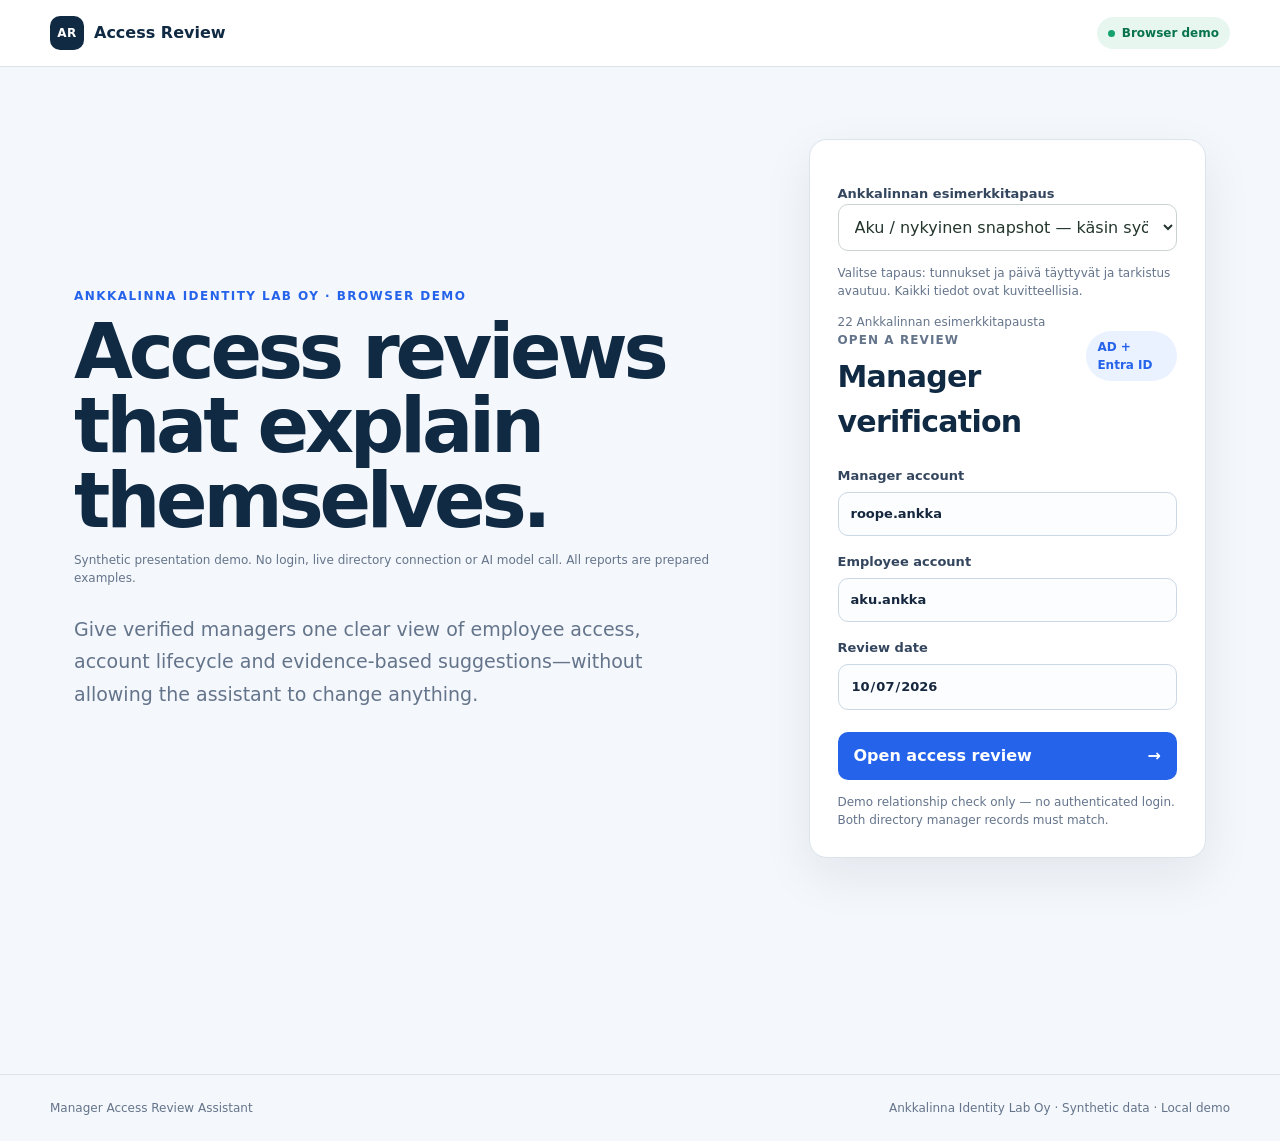
==== demo/index.html @ 0f321169 "Add standalone no-install browser demo and Pages deployment" ====
<!doctype html>
<html lang="en">
  <head>
    <meta charset="utf-8">
    <meta name="viewport" content="width=device-width, initial-scale=1">
    <meta name="color-scheme" content="light">
    <title>Manager Access Review Assistant</title>
    <link rel="icon" href="data:,">
    <style>:root {
  --ink: #15263d;
  --muted: #64748b;
  --line: #dbe3ed;
  --surface: #ffffff;
  --canvas: #f4f7fb;
  --navy: #102a43;
  --blue: #2563eb;
  --blue-soft: #eaf1ff;
  --green: #0f8a5f;
  --green-soft: #e7f7f0;
  --amber: #b45309;
  --amber-soft: #fff4df;
  --red: #b42318;
  --red-soft: #fff0ee;
  --shadow: 0 18px 50px rgba(21, 38, 61, 0.08);
}

* { box-sizing: border-box; }

body {
  margin: 0;
  background: var(--canvas);
  color: var(--ink);
  font-family: Inter, ui-sans-serif, system-ui, -apple-system, BlinkMacSystemFont, "Segoe UI", sans-serif;
  line-height: 1.5;
}

button, input, textarea { font: inherit; }
button { cursor: pointer; }

.topbar {
  align-items: center;
  background: rgba(255, 255, 255, 0.94);
  border-bottom: 1px solid var(--line);
  display: flex;
  justify-content: space-between;
  padding: 16px max(24px, calc((100vw - 1180px) / 2));
  position: sticky;
  top: 0;
  z-index: 10;
}

.brand { align-items: center; color: var(--navy); display: flex; font-weight: 750; gap: 10px; text-decoration: none; }
.brand-mark { align-items: center; background: var(--navy); border-radius: 10px; color: white; display: inline-flex; font-size: 12px; height: 34px; justify-content: center; letter-spacing: .04em; width: 34px; }
.status-pill, .source-badge, .verified-badge, .tag { align-items: center; border-radius: 999px; display: inline-flex; font-size: 12px; font-weight: 700; gap: 7px; padding: 7px 11px; }
.status-pill { background: var(--green-soft); color: #08734d; }
.status-dot { background: #16a26d; border-radius: 50%; height: 7px; width: 7px; }

main { margin: 0 auto; max-width: 1180px; padding: 0 24px 72px; }
.hero { align-items: center; display: grid; gap: 72px; grid-template-columns: 1.25fr .75fr; min-height: 640px; padding: 72px 0; }
.hero-copy { max-width: 660px; }
.eyebrow, .panel-kicker, .form-kicker { color: var(--blue); font-size: 12px; font-weight: 800; letter-spacing: .12em; margin: 0 0 10px; text-transform: uppercase; }
h1 { color: var(--navy); font-size: clamp(48px, 7vw, 76px); letter-spacing: -.055em; line-height: .98; margin: 0; }
.lede { color: var(--muted); font-size: 19px; line-height: 1.7; margin: 26px 0 0; max-width: 620px; }
h2, h3 { color: var(--navy); letter-spacing: -.025em; margin: 0; }
h2 { font-size: 30px; }
h3 { font-size: 19px; }
.muted { color: var(--muted); }

.review-form, .panel, .metric-card, .request-builder { background: var(--surface); border: 1px solid var(--line); border-radius: 18px; box-shadow: var(--shadow); }
.review-form { padding: 28px; }
.form-heading, .panel-heading, .draft-heading { align-items: flex-start; display: flex; justify-content: space-between; margin-bottom: 22px; }
.form-kicker, .panel-kicker { color: var(--muted); letter-spacing: .09em; margin-bottom: 5px; }
.source-badge { background: var(--blue-soft); color: var(--blue); }
label { color: #34465e; display: grid; font-size: 13px; font-weight: 700; gap: 7px; margin-top: 16px; }
input, textarea { background: #fbfdff; border: 1px solid #cdd8e5; border-radius: 10px; color: var(--ink); outline: none; padding: 11px 12px; transition: border .15s, box-shadow .15s; width: 100%; }
input:focus, textarea:focus { border-color: var(--blue); box-shadow: 0 0 0 3px rgba(37, 99, 235, .12); }
.primary-button { align-items: center; background: var(--blue); border: 0; border-radius: 10px; color: white; display: flex; font-weight: 750; justify-content: space-between; margin-top: 22px; padding: 12px 16px; width: 100%; }
.primary-button:hover { background: #1d4ed8; }
.primary-button:disabled { cursor: progress; opacity: .65; }
.form-note { color: var(--muted); font-size: 12px; line-height: 1.5; margin: 13px 0 0; }

.message { background: var(--red-soft); border: 1px solid #ffc9c3; border-radius: 12px; color: var(--red); font-weight: 650; margin-bottom: 24px; padding: 14px 16px; }
.review { animation: reveal .35s ease-out; scroll-margin-top: 88px; }
@keyframes reveal { from { opacity: 0; transform: translateY(8px); } }
.review-header { align-items: flex-end; display: flex; justify-content: space-between; margin-bottom: 24px; }
.verified-badge { background: var(--green-soft); color: var(--green); }
.metrics { display: grid; gap: 14px; grid-template-columns: repeat(4, 1fr); }
.metric-card { box-shadow: none; padding: 20px; }
.metric-card span { color: var(--muted); display: block; font-size: 13px; font-weight: 650; }
.metric-card strong { color: var(--navy); display: block; font-size: 35px; margin-top: 6px; }
.metric-card.good { border-top: 4px solid var(--green); }
.metric-card.warning { border-top: 4px solid #e99a25; }
.metric-card.info { border-top: 4px solid var(--blue); }

.dashboard-grid { display: grid; gap: 18px; grid-template-columns: 1.35fr .65fr; margin-top: 18px; }
.panel { box-shadow: none; padding: 24px; }
.tag { background: #edf2f7; color: var(--navy); text-transform: capitalize; }
.tag.warning { background: var(--amber-soft); color: var(--amber); }
.tag.danger { background: var(--red-soft); color: var(--red); }
.tag.good { background: var(--green-soft); color: var(--green); }
.expiry-row { display: grid; gap: 16px; grid-template-columns: repeat(3, 1fr); }
.expiry-row span { color: var(--muted); display: block; font-size: 12px; }
.expiry-row strong { display: block; font-size: 17px; margin-top: 5px; }
.evidence-list { color: var(--amber); font-size: 13px; margin: 18px 0 0; padding-left: 20px; }
.boundary-card { background: var(--navy); border-color: var(--navy); color: white; }
.boundary-card h3 { color: white; font-size: 24px; }
.boundary-card .muted { color: #bfd0e3; font-size: 13px; }
.boundary-flow { display: grid; font-size: 12px; gap: 8px; grid-template-columns: 1fr auto; margin-top: 20px; }
.boundary-flow span:nth-child(odd) { background: rgba(255,255,255,.09); border-radius: 8px; padding: 8px 10px; }
.boundary-flow span:last-child { grid-column: 1; }

.section-block { margin-top: 64px; }
.section-heading { align-items: end; display: flex; justify-content: space-between; margin-bottom: 20px; }
.section-heading > p { color: var(--muted); font-size: 13px; margin: 0; max-width: 410px; text-align: right; }
.access-groups { display: grid; gap: 18px; }
.access-group { background: white; border: 1px solid var(--line); border-radius: 16px; overflow: hidden; }
.access-group-heading { align-items: center; border-bottom: 1px solid var(--line); display: flex; justify-content: space-between; padding: 14px 18px; }
.access-group-heading h3 { font-size: 16px; }
.count-badge { background: #edf2f7; border-radius: 999px; color: var(--muted); font-size: 12px; font-weight: 700; padding: 4px 9px; }
.access-list { display: grid; }
.access-item { align-items: center; border-bottom: 1px solid #edf1f6; display: grid; gap: 16px; grid-template-columns: 1.2fr .7fr .8fr 1fr; padding: 15px 18px; }
.access-item:last-child { border-bottom: 0; }
.access-name { font-weight: 750; }
.access-item small { color: var(--muted); }
.assignment { background: #edf2f7; border-radius: 999px; color: #50647b; font-size: 11px; font-weight: 700; padding: 5px 8px; text-align: center; text-transform: capitalize; }
.finding { color: var(--amber); font-size: 12px; font-weight: 650; }

.suggestion-grid { display: grid; gap: 16px; grid-template-columns: repeat(2, 1fr); }
.suggestion-card { background: white; border: 1px solid var(--line); border-radius: 16px; padding: 20px; }
.suggestion-card h3 { margin-bottom: 8px; }
.suggestion-card p { color: var(--muted); font-size: 13px; margin: 0; }
.attribute-list { display: flex; flex-wrap: wrap; gap: 6px; margin-top: 16px; }
.attribute-chip { background: var(--blue-soft); border-radius: 999px; color: var(--blue); font-size: 11px; font-weight: 700; padding: 5px 8px; }

.request-builder { box-shadow: none; display: grid; gap: 32px; grid-template-columns: .7fr 1.3fr; margin-top: 64px; padding: 30px; }
.request-intro p:not(.eyebrow) { color: var(--muted); font-size: 14px; }
.draft-form { min-width: 0; }
.change-columns { display: grid; gap: 22px; grid-template-columns: 1fr 1fr; }
fieldset { border: 0; margin: 0; min-width: 0; padding: 0; }
legend { font-size: 13px; font-weight: 800; margin-bottom: 10px; }
.option-list { background: #f7f9fc; border: 1px solid var(--line); border-radius: 12px; max-height: 210px; overflow: auto; padding: 6px 12px; }
.option-list label { align-items: center; display: flex; font-size: 12px; font-weight: 600; gap: 9px; margin: 0; padding: 8px 0; }
.option-list input { margin: 0; width: auto; }
.empty-state { color: var(--muted); font-size: 12px; padding: 8px 0; }
.draft-result { border-top: 1px solid var(--line); grid-column: 1 / -1; padding-top: 28px; }
.secondary-button { background: white; border: 1px solid #cdd8e5; border-radius: 9px; color: var(--navy); font-size: 12px; font-weight: 750; padding: 8px 11px; }
pre { background: #0d2135; border-radius: 12px; color: #d8e7f5; font-family: ui-monospace, SFMono-Regular, Consolas, monospace; font-size: 12px; line-height: 1.7; margin: 0; overflow: auto; padding: 20px; white-space: pre-wrap; }

footer { border-top: 1px solid var(--line); color: var(--muted); display: flex; font-size: 12px; justify-content: space-between; margin-top: 72px; padding: 24px max(24px, calc((100vw - 1180px) / 2)); }

@media (max-width: 900px) {
  .hero { gap: 36px; grid-template-columns: 1fr; padding: 52px 0; }
  .metrics { grid-template-columns: repeat(2, 1fr); }
  .dashboard-grid, .request-builder { grid-template-columns: 1fr; }
  .request-builder { gap: 24px; }
}

@media (max-width: 620px) {
  main { padding-inline: 16px; }
  .topbar { padding-inline: 16px; }
  .hero { min-height: 0; }
  h1 { font-size: 46px; }
  .metrics, .suggestion-grid, .change-columns, .expiry-row { grid-template-columns: 1fr; }
  .review-header, .section-heading { align-items: flex-start; flex-direction: column; gap: 12px; }
  .section-heading > p { text-align: left; }
  .access-item { grid-template-columns: 1fr auto; }
  .access-item > :nth-child(3), .access-item > :nth-child(4) { grid-column: 1 / -1; }
  footer { flex-direction: column; gap: 5px; }
}


/* Scenario navigation stays readable on narrow screens. */
select { width: 100%; min-width: 0; padding: 12px; border: 1px solid #cad4ce; border-radius: 10px; background: white; color: #24362d; font: inherit; }
.review-steps { display: flex; flex-wrap: wrap; gap: 12px; margin: 20px 0; }
.review-steps a { color: #24533b; padding: 10px 14px; border: 1px solid #cad4ce; border-radius: 10px; text-decoration: none; }
#expiry-request { grid-column: 1 / -1; min-width: 0; }
#expiry-draft { color: var(--navy); white-space: pre-wrap; overflow-wrap: anywhere; font: inherit; padding: 16px; background: #f3f6f3; border-radius: 12px; }
#inventory, #attention, #request { scroll-margin-top: 20px; }

.request-builder .draft-form { grid-column: 1 / -1; }

</style>
    
  </head>
  <body>
    <header class="topbar">
      <a class="brand" href="#" aria-label="Manager Access Review Assistant home">
        <span class="brand-mark" aria-hidden="true">AR</span>
        <span>Access Review</span>
      </a>
      <span class="status-pill"><span class="status-dot"></span>Browser demo</span>
    </header>

    <main>
      <section class="hero">
        <div class="hero-copy">
          <p class="eyebrow">Ankkalinna Identity Lab Oy · Browser demo</p>
          <h1>Access reviews that explain themselves.</h1>
          <p class="form-note">Synthetic presentation demo. No login, live directory connection or AI model call. All reports are prepared examples.</p><p class="lede">
            Give verified managers one clear view of employee access, account lifecycle
            and evidence-based suggestions—without allowing the assistant to change anything.
          </p>
        </div>

        <form id="review-form" class="review-form">
          <label for="scenario-select">Ankkalinnan esimerkkitapaus</label>
          <select id="scenario-select" aria-describedby="scenario-help">
            <option value="">Aku / nykyinen snapshot — käsin syötettävät tunnukset</option>
          </select>
          <p id="scenario-help" class="form-note">Valitse tapaus: tunnukset ja päivä täyttyvät ja tarkistus avautuu. Kaikki tiedot ovat kuvitteellisia.</p>
          <p id="scenario-status" class="form-note" role="status"></p>
          <div class="form-heading">
            <div>
              <p class="form-kicker">Open a review</p>
              <h2>Manager verification</h2>
            </div>
            <span class="source-badge">AD + Entra ID</span>
          </div>
          <label>
            Manager account
            <input id="manager-id" name="manager" value="roope.ankka" autocomplete="off" required>
          </label>
          <label>
            Employee account
            <input id="user-id" name="user" value="aku.ankka" autocomplete="off" required>
          </label>
          <label>
            Review date
            <input id="as-of" readonly name="as_of" type="date" value="2026-10-07" required>
          </label>
          <button class="primary-button" type="submit">Open access review <span aria-hidden="true">→</span></button>
          <p class="form-note">Demo relationship check only — no authenticated login. Both directory manager records must match.</p>
        </form>
      </section>

      <div id="message" class="message" role="alert" hidden></div>

      <section id="review" class="review" hidden>
        <div class="review-header">
          <div>
            <p class="eyebrow">Authorized review</p>
            <h2 id="employee-name">Employee name</h2>
            <p id="employee-meta" class="muted"></p>
          </div>
          <div class="verified-badge" title="Verified from both directory sources">
            <span aria-hidden="true">✓</span> Manager verified
          </div>
        </div>

        <nav class="review-steps" aria-label="Review steps">
          <a href="#inventory">1 · Mitä oikeuksia on?</a>
          <a href="#attention">2 · Mikä vaatii tarkistusta?</a>
          <a href="#request">3 · Mitä pyydän Service Deskiltä?</a>
        </nav>
        <div class="metrics" aria-label="Access review summary">
          <article class="metric-card"><span>Access items</span><strong id="metric-total">0</strong></article>
          <article class="metric-card good"><span>Role-aligned</span><strong id="metric-expected">0</strong></article>
          <article class="metric-card warning"><span>Review</span><strong id="metric-review">0</strong></article>
          <article class="metric-card info"><span>Suggestions</span><strong id="metric-suggestions">0</strong></article>
        </div>

        <section id="attention" class="panel section-block" aria-labelledby="briefing-title">
          <div class="panel-heading">
            <div><p class="panel-kicker">Evidence-backed briefing</p><h3 id="briefing-title">What needs attention?</h3></div>
            <button id="summary-button" class="secondary-button" type="button">Prepare briefing</button>
          </div>
          <p class="muted">A concise view of the recorded findings. Every point includes its source.</p>
          <div id="summary-result" role="status" aria-live="polite" hidden></div>
        </section>

        <div class="dashboard-grid">
          <article id="account-card" class="panel account-card">
            <div class="panel-heading">
              <div>
                <p class="panel-kicker">Active Directory</p>
                <h3>Account lifecycle</h3>
              </div>
              <span id="account-status" class="tag">Status</span>
            </div>
            <div class="expiry-row">
              <div><span>Account expires</span><strong id="account-expiry">—</strong></div>
              <div><span>Days remaining</span><strong id="days-remaining">—</strong></div>
              <div><span>Contract ends</span><strong id="contract-end">—</strong></div>
            </div>
            <ul id="account-messages" class="evidence-list"></ul>
          </article>

          <article class="panel boundary-card">
            <p class="panel-kicker">Safety boundary</p>
            <h3>No write access. Ever.</h3>
            <p id="decision-boundary" class="muted"></p>
            <div class="boundary-flow">
              <span>Assistant explains</span><span aria-hidden="true">→</span>
              <span>Manager requests</span><span aria-hidden="true">→</span>
              <span>ICT validates</span>
            </div>
          </article>
        </div>

        <section id="inventory" class="section-block">
          <div class="section-heading">
            <div><p class="eyebrow">Current state</p><h2>Access inventory</h2></div>
            <p>Direct and inherited access remain visible and traceable.</p>
          </div>
          <div id="access-groups" class="access-groups"></div>
        </section>

        <section class="section-block suggestions-section">
          <div class="section-heading">
            <div><p class="eyebrow">Decision support</p><h2>Possible missing access</h2></div>
            <p>Derived from approved attribute profiles—not from autonomous AI decisions.</p>
          </div>
          <div id="suggestions" class="suggestion-grid"></div>
        </section>

        <section id="request" class="request-builder">
          <div class="request-intro">
            <p class="eyebrow">Next step</p>
            <h2>Prepare a Service Desk request</h2>
            <p>
              Select the changes you want ICT to review. This creates copyable text only;
              it does not open a ticket or change access.
            </p>
          </div>
          <div id="expiry-request" hidden>
            <h3>Account expiry verification</h3>
            <p>Send this draft through your normal Service Desk process after reviewing it.</p>
            <pre id="expiry-draft"></pre>
          </div>
          <form id="draft-form" class="draft-form">
            <div class="change-columns">
              <fieldset>
                <legend>Requested additions</legend>
                <div id="addition-options" class="option-list"></div>
              </fieldset>
              <fieldset>
                <legend>Requested removals</legend>
                <div id="removal-options" class="option-list"></div>
              </fieldset>
            </div>
            <label>
              Business reason
              <textarea id="reason" rows="3" placeholder="Explain why the change is needed…" required></textarea>
            </label>
            <button class="primary-button" type="submit">Create request draft</button>
          </form>
          <div id="draft-result" class="draft-result" hidden>
            <div class="draft-heading">
              <div><p class="panel-kicker">Draft only</p><h3>Service Desk request</h3></div>
              <button id="copy-draft" class="secondary-button" type="button">Copy text</button>
            </div>
            <pre id="draft-text"></pre>
          </div>
        </section>
      </section>
    </main>

    <footer>
      <span>Manager Access Review Assistant</span>
      <span>Ankkalinna Identity Lab Oy · Synthetic data · Local demo</span>
    </footer>
  <script>window.staticDemoData={"scenarios": [{"id": "mikki-privileged", "title": "Mikki: perusteltukin ylläpito-oikeus tarkistetaan", "employee": "mikki.hiiri", "manager": "roope.ankka", "review_date": "2026-10-07"}, {"id": "taavi-new-starter", "title": "Taavi: uuden työntekijän dokumentoitu roolipohja", "employee": "taavi.ankka", "manager": "roope.ankka", "review_date": "2026-10-07"}, {"id": "hansu-seasonal", "title": "Hansu: kausityön tunnus vanhenee seitsemässä päivässä", "employee": "hansu.hanhi", "manager": "mummo.ankka", "review_date": "2026-10-07"}, {"id": "iines-contract-extension", "title": "Iines: jatkettu sopimus mutta vanha tunnuksen päättymispäivä", "employee": "iines.ankka", "manager": "roope.ankka", "review_date": "2026-10-07"}, {"id": "minni-inherited", "title": "Minni: peritty jäsenyys näkyy perittynä", "employee": "minni.hiiri", "manager": "roope.ankka", "review_date": "2026-10-07"}, {"id": "hannu-legacy-finance", "title": "Hannu: myyntiin siirtyneen vanha talousoikeus", "employee": "hannu.hanhi", "manager": "roope.ankka", "review_date": "2026-10-07"}, {"id": "pelle-undocumented", "title": "Pelle: kokeiluryhmän käyttötarkoitus puuttuu", "employee": "pelle.peloton", "manager": "roope.ankka", "review_date": "2026-10-07"}, {"id": "leenu-mail-and-distribution", "title": "Leenu: jaettu postilaatikko ja jakeluryhmä", "employee": "leenu.ankka", "manager": "roope.ankka", "review_date": "2026-10-07"}, {"id": "tupu-organization-wide", "title": "Tupu: organisaation yhteinen oikeus erottuu", "employee": "tupu.ankka", "manager": "roope.ankka", "review_date": "2026-10-07"}, {"id": "hupu-expired", "title": "Hupu: päättynyt työsuhde ja vanhentunut tunnus", "employee": "hupu.ankka", "manager": "roope.ankka", "review_date": "2026-10-07"}, {"id": "lupu-dormant", "title": "Lupu: lähdetiedossa käyttämättömäksi merkitty oikeus", "employee": "lupu.ankka", "manager": "roope.ankka", "review_date": "2026-10-07"}, {"id": "mikki-manager-conflict", "title": "Mikki: AD ja Entra kertovat eri esihenkilön", "employee": "mikki.hiiri", "manager": "roope.ankka", "review_date": "2026-10-07"}, {"id": "taavi-manager-missing", "title": "Taavi: Entran esihenkilötieto puuttuu", "employee": "taavi.ankka", "manager": "roope.ankka", "review_date": "2026-10-07"}, {"id": "hansu-wrong-manager", "title": "Hansu: Roope ei ole Mummon työntekijän esihenkilö", "employee": "hansu.hanhi", "manager": "roope.ankka", "review_date": "2026-10-07"}, {"id": "minni-self-review", "title": "Minni: omien oikeuksien esihenkilötarkistus estetään", "employee": "minni.hiiri", "manager": "minni.hiiri", "review_date": "2026-10-07"}, {"id": "taavi-no-expiry", "title": "Taavi: päättymispäivää ei ole asetettu", "employee": "taavi.ankka", "manager": "roope.ankka", "review_date": "2026-10-07"}, {"id": "hansu-expiry-today", "title": "Hansu: päättymisen raja-arvo today", "employee": "hansu.hanhi", "manager": "mummo.ankka", "review_date": "2026-10-07"}, {"id": "hansu-expiry-90-days", "title": "Hansu: päättymisen raja-arvo 90-days", "employee": "hansu.hanhi", "manager": "mummo.ankka", "review_date": "2026-10-07"}, {"id": "hansu-expiry-91-days", "title": "Hansu: päättymisen raja-arvo 91-days", "employee": "hansu.hanhi", "manager": "mummo.ankka", "review_date": "2026-10-07"}, {"id": "pelle-source-name-collision", "title": "Pelle: sama nimi AD:ssa ei tarkoita Entra-oikeutta", "employee": "pelle.peloton", "manager": "roope.ankka", "review_date": "2026-10-07"}, {"id": "taavi-already-member", "title": "Taavi: olemassa olevaa oikeutta ei ehdoteta uudestaan", "employee": "taavi.ankka", "manager": "roope.ankka", "review_date": "2026-10-07"}, {"id": "mikki-duplicate-identity", "title": "Mikki: monistunut käyttäjätunnus keskeyttää analyysin", "employee": "mikki.hiiri", "manager": "roope.ankka", "review_date": "2026-10-07"}], "records": {"": {"employee": "aku.ankka", "manager": "roope.ankka", "review_date": "2026-10-07", "report": {"authorization": {"requester_id": "roope.ankka", "authorized": true, "basis": "Requester is the direct manager in both AD and Entra ID."}, "employee": {"user_id": "aku.ankka", "display_name": "Aku Ankka", "job_title": "HR Specialist", "department": "Human Resources", "office_location": "Ankkalinna"}, "account_status": {"status": "expiring_soon", "ad_account_expires_at": "2026-12-15", "days_remaining": 69, "contract_end_date": "2027-06-30", "contract_date_mismatch": true, "requires_service_desk_notice": true, "messages": ["AD account expires in 69 days.", "AD account expiry is earlier than the recorded contract end date; Service Desk should verify the account date."], "service_desk_notice_draft": "Subject: Please verify AD account expiry - Aku Ankka\n\nHello Service Desk,\n\nPlease verify the AD account expiry for Aku Ankka (aku.ankka).\nCurrent AD account expiry: 2026-12-15\nRecorded contract end date: 2027-06-30\nThe assistant has not changed the account. Please validate the dates and follow the normal approval process.\n\nManager: roope.ankka"}, "summary": {"total": 6, "expected": 3, "organization_wide": 1, "review": 2, "suggestions": 2}, "categories": {"expected": [{"name": "HR-Shared-Drive-Read", "source": "Active Directory", "resource_type": "security_group", "assignment": "transitive", "purpose": "Read access to the HR shared drive", "risk_tags": []}, {"name": "HR-Employees", "source": "Entra ID", "resource_type": "security_group", "assignment": "direct", "purpose": "Core HR application access", "risk_tags": []}, {"name": "henkilosto@ankkalinna.example.invalid", "source": "Exchange Online", "resource_type": "shared_mailbox", "assignment": "direct", "purpose": "Handle incoming employee requests", "risk_tags": []}], "organization_wide": [{"name": "All-Employees", "source": "Microsoft 365", "resource_type": "microsoft_365_group", "assignment": "transitive", "purpose": "Organization-wide communication", "risk_tags": []}], "review": [{"name": "Legacy-HR-Archive", "source": "Active Directory", "resource_type": "security_group", "assignment": "direct", "purpose": null, "risk_tags": [], "evidence": ["access purpose is missing"]}, {"name": "Rahasailio-Admin", "source": "Entra ID", "resource_type": "security_group", "assignment": "direct", "purpose": "Administer finance application settings", "risk_tags": ["privileged"], "evidence": ["department mismatch: employee is in Human Resources; expected: Finance", "privileged access"]}]}, "access_suggestions": [{"name": "Ankkalinna-Office-Employees", "source": "Active Directory", "resource_type": "security_group", "purpose": "Access to Ankkalinna office resources", "profile": "Ankkalinna office baseline", "matched_attributes": ["office_location=Ankkalinna"], "notice": "Suggestion only; ICT or Service Desk must validate the need and eligibility."}, {"name": "HR-Case-Management-Users", "source": "Entra ID", "resource_type": "security_group", "purpose": "Access to the HR case management application", "profile": "HR specialist baseline", "matched_attributes": ["job_title=HR Specialist", "department=Human Resources"], "notice": "Suggestion only; ICT or Service Desk must validate the need and eligibility."}], "service_desk_next_step": "Ask ICT or Service Desk to validate and implement any requested change through the normal approval process.", "decision_boundary": "Decision support only. The assistant cannot grant, remove, approve or deny access."}, "briefing": {"mode": "deterministic", "fallback_reason": null, "overview": "6 recorded access items; 2 need human review; 2 possible additions need validation.", "evidence": [{"id": "E001", "kind": "account", "text": "AD account expires in 69 days.", "report_path": "/account_status/messages/0", "source": "AD / contract snapshot"}, {"id": "E002", "kind": "account", "text": "AD account expiry is earlier than the recorded contract end date; Service Desk should verify the account date.", "report_path": "/account_status/messages/1", "source": "AD / contract snapshot"}, {"id": "E003", "kind": "review", "text": "Review Legacy-HR-Archive: access purpose is missing.", "report_path": "/categories/review/0", "source": "Active Directory"}, {"id": "E004", "kind": "review", "text": "Review Rahasailio-Admin: department mismatch: employee is in Human Resources; expected: Finance; privileged access.", "report_path": "/categories/review/1", "source": "Entra ID"}, {"id": "E005", "kind": "suggestion", "text": "Consider Ankkalinna-Office-Employees for human validation: office_location=Ankkalinna. Suggestion only; ICT or Service Desk must validate the need and eligibility.", "report_path": "/access_suggestions/0", "source": "Access profile: Ankkalinna office baseline"}, {"id": "E006", "kind": "suggestion", "text": "Consider HR-Case-Management-Users for human validation: job_title=HR Specialist; department=Human Resources. Suggestion only; ICT or Service Desk must validate the need and eligibility.", "report_path": "/access_suggestions/1", "source": "Access profile: HR specialist baseline"}], "coverage_notice": "Synthetic snapshot only. Collection time and source completeness are not recorded; this is not a live or complete access certification.", "decision_boundary": "Decision support only. The assistant cannot grant, remove, approve or deny access.", "metrics": {"duration_ms": 0.01, "model_calls": 0, "evidence_count": 6}}}, "mikki-privileged": {"employee": "mikki.hiiri", "manager": "roope.ankka", "review_date": "2026-10-07", "report": {"authorization": {"requester_id": "roope.ankka", "authorized": true, "basis": "Requester is the direct manager in both AD and Entra ID."}, "employee": {"user_id": "mikki.hiiri", "display_name": "Mikki Hiiri", "job_title": "Security Analyst", "department": "Security", "office_location": "Ankkalinna"}, "account_status": {"status": "active", "ad_account_expires_at": "2028-01-01", "days_remaining": 451, "contract_end_date": null, "contract_date_mismatch": false, "requires_service_desk_notice": false, "messages": []}, "summary": {"total": 2, "expected": 1, "organization_wide": 0, "review": 1, "suggestions": 0}, "categories": {"expected": [{"name": "Ankkalinna-Security-Readers", "source": "Entra ID", "resource_type": "security_group", "assignment": "direct", "purpose": "Documented business access", "risk_tags": []}], "organization_wide": [], "review": [{"name": "Ankkalinna-Security-Admins", "source": "Entra ID", "resource_type": "security_group", "assignment": "direct", "purpose": "Documented business access", "risk_tags": ["privileged"], "evidence": ["privileged access"]}]}, "access_suggestions": [], "service_desk_next_step": "Ask ICT or Service Desk to validate and implement any requested change through the normal approval process.", "decision_boundary": "Decision support only. The assistant cannot grant, remove, approve or deny access."}, "briefing": {"mode": "deterministic", "fallback_reason": null, "overview": "2 recorded access items; 1 need human review; 0 possible additions need validation.", "evidence": [{"id": "E001", "kind": "review", "text": "Review Ankkalinna-Security-Admins: privileged access.", "report_path": "/categories/review/0", "source": "Entra ID"}], "coverage_notice": "Synthetic snapshot only. Collection time and source completeness are not recorded; this is not a live or complete access certification.", "decision_boundary": "Decision support only. The assistant cannot grant, remove, approve or deny access.", "metrics": {"duration_ms": 0.0, "model_calls": 0, "evidence_count": 1}}}, "taavi-new-starter": {"employee": "taavi.ankka", "manager": "roope.ankka", "review_date": "2026-10-07", "report": {"authorization": {"requester_id": "roope.ankka", "authorized": true, "basis": "Requester is the direct manager in both AD and Entra ID."}, "employee": {"user_id": "taavi.ankka", "display_name": "Taavi Ankka", "job_title": "Research Specialist", "department": "Research", "office_location": "Ankkalinna"}, "account_status": {"status": "active", "ad_account_expires_at": "2028-01-01", "days_remaining": 451, "contract_end_date": null, "contract_date_mismatch": false, "requires_service_desk_notice": false, "messages": []}, "summary": {"total": 0, "expected": 0, "organization_wide": 0, "review": 0, "suggestions": 1}, "categories": {"expected": [], "organization_wide": [], "review": []}, "access_suggestions": [{"name": "Ankkalinna-Research-Lab", "source": "Entra ID", "resource_type": "security_group", "purpose": "Documented role requirement; validate eligibility", "profile": "Research Specialist baseline", "matched_attributes": ["job_title=Research Specialist", "department=Research"], "notice": "Suggestion only; ICT or Service Desk must validate the need and eligibility."}], "service_desk_next_step": "Ask ICT or Service Desk to validate and implement any requested change through the normal approval process.", "decision_boundary": "Decision support only. The assistant cannot grant, remove, approve or deny access."}, "briefing": {"mode": "deterministic", "fallback_reason": null, "overview": "0 recorded access items; 0 need human review; 1 possible additions need validation.", "evidence": [{"id": "E001", "kind": "suggestion", "text": "Consider Ankkalinna-Research-Lab for human validation: job_title=Research Specialist; department=Research. Suggestion only; ICT or Service Desk must validate the need and eligibility.", "report_path": "/access_suggestions/0", "source": "Access profile: Research Specialist baseline"}], "coverage_notice": "Synthetic snapshot only. Collection time and source completeness are not recorded; this is not a live or complete access certification.", "decision_boundary": "Decision support only. The assistant cannot grant, remove, approve or deny access.", "metrics": {"duration_ms": 0.0, "model_calls": 0, "evidence_count": 1}}}, "hansu-seasonal": {"employee": "hansu.hanhi", "manager": "mummo.ankka", "review_date": "2026-10-07", "report": {"authorization": {"requester_id": "mummo.ankka", "authorized": true, "basis": "Requester is the direct manager in both AD and Entra ID."}, "employee": {"user_id": "hansu.hanhi", "display_name": "Hansu Hanhi", "job_title": "Seasonal Farm Assistant", "department": "Farm", "office_location": "Ankkalinna"}, "account_status": {"status": "expiring_soon", "ad_account_expires_at": "2026-10-14", "days_remaining": 7, "contract_end_date": "2026-10-14", "contract_date_mismatch": false, "requires_service_desk_notice": true, "messages": ["AD account expires in 7 days."], "service_desk_notice_draft": "Subject: Please verify AD account expiry - Hansu Hanhi\n\nHello Service Desk,\n\nPlease verify the AD account expiry for Hansu Hanhi (hansu.hanhi).\nCurrent AD account expiry: 2026-10-14\nRecorded contract end date: 2026-10-14\nThe assistant has not changed the account. Please validate the dates and follow the normal approval process.\n\nManager: mummo.ankka"}, "summary": {"total": 1, "expected": 1, "organization_wide": 0, "review": 0, "suggestions": 0}, "categories": {"expected": [{"name": "Maatila-Tyovuorot", "source": "Active Directory", "resource_type": "security_group", "assignment": "direct", "purpose": "Documented business access", "risk_tags": []}], "organization_wide": [], "review": []}, "access_suggestions": [], "service_desk_next_step": "Ask ICT or Service Desk to validate and implement any requested change through the normal approval process.", "decision_boundary": "Decision support only. The assistant cannot grant, remove, approve or deny access."}, "briefing": {"mode": "deterministic", "fallback_reason": null, "overview": "1 recorded access items; 0 need human review; 0 possible additions need validation.", "evidence": [{"id": "E001", "kind": "account", "text": "AD account expires in 7 days.", "report_path": "/account_status/messages/0", "source": "AD / contract snapshot"}], "coverage_notice": "Synthetic snapshot only. Collection time and source completeness are not recorded; this is not a live or complete access certification.", "decision_boundary": "Decision support only. The assistant cannot grant, remove, approve or deny access.", "metrics": {"duration_ms": 0.0, "model_calls": 0, "evidence_count": 1}}}, "iines-contract-extension": {"employee": "iines.ankka", "manager": "roope.ankka", "review_date": "2026-10-07", "report": {"authorization": {"requester_id": "roope.ankka", "authorized": true, "basis": "Requester is the direct manager in both AD and Entra ID."}, "employee": {"user_id": "iines.ankka", "display_name": "Iines Ankka", "job_title": "HR Specialist", "department": "Human Resources", "office_location": "Ankkalinna"}, "account_status": {"status": "expiring_soon", "ad_account_expires_at": "2026-10-20", "days_remaining": 13, "contract_end_date": "2027-06-30", "contract_date_mismatch": true, "requires_service_desk_notice": true, "messages": ["AD account expires in 13 days.", "AD account expiry is earlier than the recorded contract end date; Service Desk should verify the account date."], "service_desk_notice_draft": "Subject: Please verify AD account expiry - Iines Ankka\n\nHello Service Desk,\n\nPlease verify the AD account expiry for Iines Ankka (iines.ankka).\nCurrent AD account expiry: 2026-10-20\nRecorded contract end date: 2027-06-30\nThe assistant has not changed the account. Please validate the dates and follow the normal approval process.\n\nManager: roope.ankka"}, "summary": {"total": 1, "expected": 1, "organization_wide": 0, "review": 0, "suggestions": 0}, "categories": {"expected": [{"name": "Ankkalinna-HR", "source": "Entra ID", "resource_type": "security_group", "assignment": "direct", "purpose": "Documented business access", "risk_tags": []}], "organization_wide": [], "review": []}, "access_suggestions": [], "service_desk_next_step": "Ask ICT or Service Desk to validate and implement any requested change through the normal approval process.", "decision_boundary": "Decision support only. The assistant cannot grant, remove, approve or deny access."}, "briefing": {"mode": "deterministic", "fallback_reason": null, "overview": "1 recorded access items; 0 need human review; 0 possible additions need validation.", "evidence": [{"id": "E001", "kind": "account", "text": "AD account expires in 13 days.", "report_path": "/account_status/messages/0", "source": "AD / contract snapshot"}, {"id": "E002", "kind": "account", "text": "AD account expiry is earlier than the recorded contract end date; Service Desk should verify the account date.", "report_path": "/account_status/messages/1", "source": "AD / contract snapshot"}], "coverage_notice": "Synthetic snapshot only. Collection time and source completeness are not recorded; this is not a live or complete access certification.", "decision_boundary": "Decision support only. The assistant cannot grant, remove, approve or deny access.", "metrics": {"duration_ms": 0.0, "model_calls": 0, "evidence_count": 2}}}, "minni-inherited": {"employee": "minni.hiiri", "manager": "roope.ankka", "review_date": "2026-10-07", "report": {"authorization": {"requester_id": "roope.ankka", "authorized": true, "basis": "Requester is the direct manager in both AD and Entra ID."}, "employee": {"user_id": "minni.hiiri", "display_name": "Minni Hiiri", "job_title": "Application Specialist", "department": "Applications", "office_location": "Ankkalinna"}, "account_status": {"status": "active", "ad_account_expires_at": "2028-01-01", "days_remaining": 451, "contract_end_date": null, "contract_date_mismatch": false, "requires_service_desk_notice": false, "messages": []}, "summary": {"total": 1, "expected": 1, "organization_wide": 0, "review": 0, "suggestions": 0}, "categories": {"expected": [{"name": "Ankkalinna-Sovellustuki", "source": "Entra ID", "resource_type": "security_group", "assignment": "transitive", "purpose": "Documented business access", "risk_tags": []}], "organization_wide": [], "review": []}, "access_suggestions": [], "service_desk_next_step": "Ask ICT or Service Desk to validate and implement any requested change through the normal approval process.", "decision_boundary": "Decision support only. The assistant cannot grant, remove, approve or deny access."}, "briefing": {"mode": "deterministic", "fallback_reason": null, "overview": "1 recorded access items; 0 need human review; 0 possible additions need validation.", "evidence": [], "coverage_notice": "Synthetic snapshot only. Collection time and source completeness are not recorded; this is not a live or complete access certification.", "decision_boundary": "Decision support only. The assistant cannot grant, remove, approve or deny access.", "metrics": {"duration_ms": 0.0, "model_calls": 0, "evidence_count": 0}}}, "hannu-legacy-finance": {"employee": "hannu.hanhi", "manager": "roope.ankka", "review_date": "2026-10-07", "report": {"authorization": {"requester_id": "roope.ankka", "authorized": true, "basis": "Requester is the direct manager in both AD and Entra ID."}, "employee": {"user_id": "hannu.hanhi", "display_name": "Hannu Hanhi", "job_title": "Sales Specialist", "department": "Sales", "office_location": "Ankkalinna"}, "account_status": {"status": "active", "ad_account_expires_at": "2028-01-01", "days_remaining": 451, "contract_end_date": null, "contract_date_mismatch": false, "requires_service_desk_notice": false, "messages": []}, "summary": {"total": 1, "expected": 0, "organization_wide": 0, "review": 1, "suggestions": 1}, "categories": {"expected": [], "organization_wide": [], "review": [{"name": "Rahasailio-Luku", "source": "Entra ID", "resource_type": "security_group", "assignment": "direct", "purpose": "Documented business access", "risk_tags": [], "evidence": ["department mismatch: employee is in Sales; expected: Finance"]}]}, "access_suggestions": [{"name": "Ankkalinna-Sales-CRM", "source": "Entra ID", "resource_type": "security_group", "purpose": "Documented role requirement; validate eligibility", "profile": "Sales Specialist baseline", "matched_attributes": ["job_title=Sales Specialist", "department=Sales"], "notice": "Suggestion only; ICT or Service Desk must validate the need and eligibility."}], "service_desk_next_step": "Ask ICT or Service Desk to validate and implement any requested change through the normal approval process.", "decision_boundary": "Decision support only. The assistant cannot grant, remove, approve or deny access."}, "briefing": {"mode": "deterministic", "fallback_reason": null, "overview": "1 recorded access items; 1 need human review; 1 possible additions need validation.", "evidence": [{"id": "E001", "kind": "review", "text": "Review Rahasailio-Luku: department mismatch: employee is in Sales; expected: Finance.", "report_path": "/categories/review/0", "source": "Entra ID"}, {"id": "E002", "kind": "suggestion", "text": "Consider Ankkalinna-Sales-CRM for human validation: job_title=Sales Specialist; department=Sales. Suggestion only; ICT or Service Desk must validate the need and eligibility.", "report_path": "/access_suggestions/0", "source": "Access profile: Sales Specialist baseline"}], "coverage_notice": "Synthetic snapshot only. Collection time and source completeness are not recorded; this is not a live or complete access certification.", "decision_boundary": "Decision support only. The assistant cannot grant, remove, approve or deny access.", "metrics": {"duration_ms": 0.0, "model_calls": 0, "evidence_count": 2}}}, "pelle-undocumented": {"employee": "pelle.peloton", "manager": "roope.ankka", "review_date": "2026-10-07", "report": {"authorization": {"requester_id": "roope.ankka", "authorized": true, "basis": "Requester is the direct manager in both AD and Entra ID."}, "employee": {"user_id": "pelle.peloton", "display_name": "Pelle Peloton", "job_title": "Engineer", "department": "Engineering", "office_location": "Ankkalinna"}, "account_status": {"status": "active", "ad_account_expires_at": "2028-01-01", "days_remaining": 451, "contract_end_date": null, "contract_date_mismatch": false, "requires_service_desk_notice": false, "messages": []}, "summary": {"total": 1, "expected": 0, "organization_wide": 0, "review": 1, "suggestions": 0}, "categories": {"expected": [], "organization_wide": [], "review": [{"name": "Pajan-Kokeilu", "source": "Entra ID", "resource_type": "security_group", "assignment": "direct", "purpose": null, "risk_tags": [], "evidence": ["access purpose is missing"]}]}, "access_suggestions": [], "service_desk_next_step": "Ask ICT or Service Desk to validate and implement any requested change through the normal approval process.", "decision_boundary": "Decision support only. The assistant cannot grant, remove, approve or deny access."}, "briefing": {"mode": "deterministic", "fallback_reason": null, "overview": "1 recorded access items; 1 need human review; 0 possible additions need validation.", "evidence": [{"id": "E001", "kind": "review", "text": "Review Pajan-Kokeilu: access purpose is missing.", "report_path": "/categories/review/0", "source": "Entra ID"}], "coverage_notice": "Synthetic snapshot only. Collection time and source completeness are not recorded; this is not a live or complete access certification.", "decision_boundary": "Decision support only. The assistant cannot grant, remove, approve or deny access.", "metrics": {"duration_ms": 0.0, "model_calls": 0, "evidence_count": 1}}}, "leenu-mail-and-distribution": {"employee": "leenu.ankka", "manager": "roope.ankka", "review_date": "2026-10-07", "report": {"authorization": {"requester_id": "roope.ankka", "authorized": true, "basis": "Requester is the direct manager in both AD and Entra ID."}, "employee": {"user_id": "leenu.ankka", "display_name": "Leenu Ankka", "job_title": "Communications Specialist", "department": "Communications", "office_location": "Ankkalinna"}, "account_status": {"status": "active", "ad_account_expires_at": "2028-01-01", "days_remaining": 451, "contract_end_date": null, "contract_date_mismatch": false, "requires_service_desk_notice": false, "messages": []}, "summary": {"total": 2, "expected": 2, "organization_wide": 0, "review": 0, "suggestions": 0}, "categories": {"expected": [{"name": "Ankkalinna-Uutiset", "source": "Exchange Online", "resource_type": "distribution_group", "assignment": "direct", "purpose": "Documented business access", "risk_tags": []}, {"name": "viestinta@ankkalinna.example.invalid", "source": "Exchange Online", "resource_type": "shared_mailbox", "assignment": "direct", "purpose": "Documented business access", "risk_tags": []}], "organization_wide": [], "review": []}, "access_suggestions": [], "service_desk_next_step": "Ask ICT or Service Desk to validate and implement any requested change through the normal approval process.", "decision_boundary": "Decision support only. The assistant cannot grant, remove, approve or deny access."}, "briefing": {"mode": "deterministic", "fallback_reason": null, "overview": "2 recorded access items; 0 need human review; 0 possible additions need validation.", "evidence": [], "coverage_notice": "Synthetic snapshot only. Collection time and source completeness are not recorded; this is not a live or complete access certification.", "decision_boundary": "Decision support only. The assistant cannot grant, remove, approve or deny access.", "metrics": {"duration_ms": 0.0, "model_calls": 0, "evidence_count": 0}}}, "tupu-organization-wide": {"employee": "tupu.ankka", "manager": "roope.ankka", "review_date": "2026-10-07", "report": {"authorization": {"requester_id": "roope.ankka", "authorized": true, "basis": "Requester is the direct manager in both AD and Entra ID."}, "employee": {"user_id": "tupu.ankka", "display_name": "Tupu Ankka", "job_title": "Trainee", "department": "IT Training", "office_location": "Ankkalinna"}, "account_status": {"status": "active", "ad_account_expires_at": "2028-01-01", "days_remaining": 451, "contract_end_date": null, "contract_date_mismatch": false, "requires_service_desk_notice": false, "messages": []}, "summary": {"total": 1, "expected": 0, "organization_wide": 1, "review": 0, "suggestions": 0}, "categories": {"expected": [], "organization_wide": [{"name": "Ankkalinna-All-Employees", "source": "Entra ID", "resource_type": "security_group", "assignment": "direct", "purpose": "Documented business access", "risk_tags": []}], "review": []}, "access_suggestions": [], "service_desk_next_step": "Ask ICT or Service Desk to validate and implement any requested change through the normal approval process.", "decision_boundary": "Decision support only. The assistant cannot grant, remove, approve or deny access."}, "briefing": {"mode": "deterministic", "fallback_reason": null, "overview": "1 recorded access items; 0 need human review; 0 possible additions need validation.", "evidence": [], "coverage_notice": "Synthetic snapshot only. Collection time and source completeness are not recorded; this is not a live or complete access certification.", "decision_boundary": "Decision support only. The assistant cannot grant, remove, approve or deny access.", "metrics": {"duration_ms": 0.0, "model_calls": 0, "evidence_count": 0}}}, "hupu-expired": {"employee": "hupu.ankka", "manager": "roope.ankka", "review_date": "2026-10-07", "report": {"authorization": {"requester_id": "roope.ankka", "authorized": true, "basis": "Requester is the direct manager in both AD and Entra ID."}, "employee": {"user_id": "hupu.ankka", "display_name": "Hupu Ankka", "job_title": "Project Assistant", "department": "Projects", "office_location": "Ankkalinna"}, "account_status": {"status": "expired", "ad_account_expires_at": "2026-10-06", "days_remaining": -1, "contract_end_date": "2026-10-06", "contract_date_mismatch": false, "requires_service_desk_notice": true, "messages": ["AD account expired 1 days ago."], "service_desk_notice_draft": "Subject: Please verify AD account expiry - Hupu Ankka\n\nHello Service Desk,\n\nPlease verify the AD account expiry for Hupu Ankka (hupu.ankka).\nCurrent AD account expiry: 2026-10-06\nRecorded contract end date: 2026-10-06\nThe assistant has not changed the account. Please validate the dates and follow the normal approval process.\n\nManager: roope.ankka"}, "summary": {"total": 1, "expected": 1, "organization_wide": 0, "review": 0, "suggestions": 0}, "categories": {"expected": [{"name": "Ankkalinna-Projektiarkisto", "source": "Entra ID", "resource_type": "security_group", "assignment": "direct", "purpose": "Documented business access", "risk_tags": []}], "organization_wide": [], "review": []}, "access_suggestions": [], "service_desk_next_step": "Ask ICT or Service Desk to validate and implement any requested change through the normal approval process.", "decision_boundary": "Decision support only. The assistant cannot grant, remove, approve or deny access."}, "briefing": {"mode": "deterministic", "fallback_reason": null, "overview": "1 recorded access items; 0 need human review; 0 possible additions need validation.", "evidence": [{"id": "E001", "kind": "account", "text": "AD account expired 1 days ago.", "report_path": "/account_status/messages/0", "source": "AD / contract snapshot"}], "coverage_notice": "Synthetic snapshot only. Collection time and source completeness are not recorded; this is not a live or complete access certification.", "decision_boundary": "Decision support only. The assistant cannot grant, remove, approve or deny access.", "metrics": {"duration_ms": 0.0, "model_calls": 0, "evidence_count": 1}}}, "lupu-dormant": {"employee": "lupu.ankka", "manager": "roope.ankka", "review_date": "2026-10-07", "report": {"authorization": {"requester_id": "roope.ankka", "authorized": true, "basis": "Requester is the direct manager in both AD and Entra ID."}, "employee": {"user_id": "lupu.ankka", "display_name": "Lupu Ankka", "job_title": "Project Specialist", "department": "Projects", "office_location": "Ankkalinna"}, "account_status": {"status": "active", "ad_account_expires_at": "2028-01-01", "days_remaining": 451, "contract_end_date": null, "contract_date_mismatch": false, "requires_service_desk_notice": false, "messages": []}, "summary": {"total": 1, "expected": 0, "organization_wide": 0, "review": 1, "suggestions": 0}, "categories": {"expected": [], "organization_wide": [], "review": [{"name": "Ankkalinna-Vanha-Projekti", "source": "Entra ID", "resource_type": "security_group", "assignment": "direct", "purpose": "Documented business access", "risk_tags": ["dormant"], "evidence": ["access is marked dormant"]}]}, "access_suggestions": [], "service_desk_next_step": "Ask ICT or Service Desk to validate and implement any requested change through the normal approval process.", "decision_boundary": "Decision support only. The assistant cannot grant, remove, approve or deny access."}, "briefing": {"mode": "deterministic", "fallback_reason": null, "overview": "1 recorded access items; 1 need human review; 0 possible additions need validation.", "evidence": [{"id": "E001", "kind": "review", "text": "Review Ankkalinna-Vanha-Projekti: access is marked dormant.", "report_path": "/categories/review/0", "source": "Entra ID"}], "coverage_notice": "Synthetic snapshot only. Collection time and source completeness are not recorded; this is not a live or complete access certification.", "decision_boundary": "Decision support only. The assistant cannot grant, remove, approve or deny access.", "metrics": {"duration_ms": 0.0, "model_calls": 0, "evidence_count": 1}}}, "mikki-manager-conflict": {"employee": "mikki.hiiri", "manager": "roope.ankka", "review_date": "2026-10-07", "error": "access denied: requester must be the employee's direct manager in both AD and Entra ID"}, "taavi-manager-missing": {"employee": "taavi.ankka", "manager": "roope.ankka", "review_date": "2026-10-07", "error": "access denied: non-empty manager identities required in both AD and Entra ID"}, "hansu-wrong-manager": {"employee": "hansu.hanhi", "manager": "roope.ankka", "review_date": "2026-10-07", "error": "access denied: requester must be the employee's direct manager in both AD and Entra ID"}, "minni-self-review": {"employee": "minni.hiiri", "manager": "minni.hiiri", "review_date": "2026-10-07", "error": "access denied: requester must be the employee's direct manager in both AD and Entra ID"}, "taavi-no-expiry": {"employee": "taavi.ankka", "manager": "roope.ankka", "review_date": "2026-10-07", "report": {"authorization": {"requester_id": "roope.ankka", "authorized": true, "basis": "Requester is the direct manager in both AD and Entra ID."}, "employee": {"user_id": "taavi.ankka", "display_name": "Taavi Ankka", "job_title": "Research Specialist", "department": "Research", "office_location": "Ankkalinna"}, "account_status": {"status": "no_expiry_configured", "ad_account_expires_at": null, "days_remaining": null, "requires_service_desk_notice": false, "messages": ["AD does not contain an account expiry date."]}, "summary": {"total": 0, "expected": 0, "organization_wide": 0, "review": 0, "suggestions": 0}, "categories": {"expected": [], "organization_wide": [], "review": []}, "access_suggestions": [], "service_desk_next_step": "Ask ICT or Service Desk to validate and implement any requested change through the normal approval process.", "decision_boundary": "Decision support only. The assistant cannot grant, remove, approve or deny access."}, "briefing": {"mode": "deterministic", "fallback_reason": null, "overview": "0 recorded access items; 0 need human review; 0 possible additions need validation.", "evidence": [{"id": "E001", "kind": "account", "text": "AD does not contain an account expiry date.", "report_path": "/account_status/messages/0", "source": "AD / contract snapshot"}], "coverage_notice": "Synthetic snapshot only. Collection time and source completeness are not recorded; this is not a live or complete access certification.", "decision_boundary": "Decision support only. The assistant cannot grant, remove, approve or deny access.", "metrics": {"duration_ms": 0.0, "model_calls": 0, "evidence_count": 1}}}, "hansu-expiry-today": {"employee": "hansu.hanhi", "manager": "mummo.ankka", "review_date": "2026-10-07", "report": {"authorization": {"requester_id": "mummo.ankka", "authorized": true, "basis": "Requester is the direct manager in both AD and Entra ID."}, "employee": {"user_id": "hansu.hanhi", "display_name": "Hansu Hanhi", "job_title": "Seasonal Farm Assistant", "department": "Farm", "office_location": "Ankkalinna"}, "account_status": {"status": "expiring_soon", "ad_account_expires_at": "2026-10-07", "days_remaining": 0, "contract_end_date": null, "contract_date_mismatch": false, "requires_service_desk_notice": true, "messages": ["AD account expires in 0 days."], "service_desk_notice_draft": "Subject: Please verify AD account expiry - Hansu Hanhi\n\nHello Service Desk,\n\nPlease verify the AD account expiry for Hansu Hanhi (hansu.hanhi).\nCurrent AD account expiry: 2026-10-07\nThe assistant has not changed the account. Please validate the dates and follow the normal approval process.\n\nManager: mummo.ankka"}, "summary": {"total": 0, "expected": 0, "organization_wide": 0, "review": 0, "suggestions": 0}, "categories": {"expected": [], "organization_wide": [], "review": []}, "access_suggestions": [], "service_desk_next_step": "Ask ICT or Service Desk to validate and implement any requested change through the normal approval process.", "decision_boundary": "Decision support only. The assistant cannot grant, remove, approve or deny access."}, "briefing": {"mode": "deterministic", "fallback_reason": null, "overview": "0 recorded access items; 0 need human review; 0 possible additions need validation.", "evidence": [{"id": "E001", "kind": "account", "text": "AD account expires in 0 days.", "report_path": "/account_status/messages/0", "source": "AD / contract snapshot"}], "coverage_notice": "Synthetic snapshot only. Collection time and source completeness are not recorded; this is not a live or complete access certification.", "decision_boundary": "Decision support only. The assistant cannot grant, remove, approve or deny access.", "metrics": {"duration_ms": 0.0, "model_calls": 0, "evidence_count": 1}}}, "hansu-expiry-90-days": {"employee": "hansu.hanhi", "manager": "mummo.ankka", "review_date": "2026-10-07", "report": {"authorization": {"requester_id": "mummo.ankka", "authorized": true, "basis": "Requester is the direct manager in both AD and Entra ID."}, "employee": {"user_id": "hansu.hanhi", "display_name": "Hansu Hanhi", "job_title": "Seasonal Farm Assistant", "department": "Farm", "office_location": "Ankkalinna"}, "account_status": {"status": "expiring_soon", "ad_account_expires_at": "2027-01-05", "days_remaining": 90, "contract_end_date": null, "contract_date_mismatch": false, "requires_service_desk_notice": true, "messages": ["AD account expires in 90 days."], "service_desk_notice_draft": "Subject: Please verify AD account expiry - Hansu Hanhi\n\nHello Service Desk,\n\nPlease verify the AD account expiry for Hansu Hanhi (hansu.hanhi).\nCurrent AD account expiry: 2027-01-05\nThe assistant has not changed the account. Please validate the dates and follow the normal approval process.\n\nManager: mummo.ankka"}, "summary": {"total": 0, "expected": 0, "organization_wide": 0, "review": 0, "suggestions": 0}, "categories": {"expected": [], "organization_wide": [], "review": []}, "access_suggestions": [], "service_desk_next_step": "Ask ICT or Service Desk to validate and implement any requested change through the normal approval process.", "decision_boundary": "Decision support only. The assistant cannot grant, remove, approve or deny access."}, "briefing": {"mode": "deterministic", "fallback_reason": null, "overview": "0 recorded access items; 0 need human review; 0 possible additions need validation.", "evidence": [{"id": "E001", "kind": "account", "text": "AD account expires in 90 days.", "report_path": "/account_status/messages/0", "source": "AD / contract snapshot"}], "coverage_notice": "Synthetic snapshot only. Collection time and source completeness are not recorded; this is not a live or complete access certification.", "decision_boundary": "Decision support only. The assistant cannot grant, remove, approve or deny access.", "metrics": {"duration_ms": 0.0, "model_calls": 0, "evidence_count": 1}}}, "hansu-expiry-91-days": {"employee": "hansu.hanhi", "manager": "mummo.ankka", "review_date": "2026-10-07", "report": {"authorization": {"requester_id": "mummo.ankka", "authorized": true, "basis": "Requester is the direct manager in both AD and Entra ID."}, "employee": {"user_id": "hansu.hanhi", "display_name": "Hansu Hanhi", "job_title": "Seasonal Farm Assistant", "department": "Farm", "office_location": "Ankkalinna"}, "account_status": {"status": "active", "ad_account_expires_at": "2027-01-06", "days_remaining": 91, "contract_end_date": null, "contract_date_mismatch": false, "requires_service_desk_notice": false, "messages": []}, "summary": {"total": 0, "expected": 0, "organization_wide": 0, "review": 0, "suggestions": 0}, "categories": {"expected": [], "organization_wide": [], "review": []}, "access_suggestions": [], "service_desk_next_step": "Ask ICT or Service Desk to validate and implement any requested change through the normal approval process.", "decision_boundary": "Decision support only. The assistant cannot grant, remove, approve or deny access."}, "briefing": {"mode": "deterministic", "fallback_reason": null, "overview": "0 recorded access items; 0 need human review; 0 possible additions need validation.", "evidence": [], "coverage_notice": "Synthetic snapshot only. Collection time and source completeness are not recorded; this is not a live or complete access certification.", "decision_boundary": "Decision support only. The assistant cannot grant, remove, approve or deny access.", "metrics": {"duration_ms": 0.0, "model_calls": 0, "evidence_count": 0}}}, "pelle-source-name-collision": {"employee": "pelle.peloton", "manager": "roope.ankka", "review_date": "2026-10-07", "report": {"authorization": {"requester_id": "roope.ankka", "authorized": true, "basis": "Requester is the direct manager in both AD and Entra ID."}, "employee": {"user_id": "pelle.peloton", "display_name": "Pelle Peloton", "job_title": "Engineer", "department": "Engineering", "office_location": "Ankkalinna"}, "account_status": {"status": "active", "ad_account_expires_at": "2028-01-01", "days_remaining": 451, "contract_end_date": null, "contract_date_mismatch": false, "requires_service_desk_notice": false, "messages": []}, "summary": {"total": 1, "expected": 1, "organization_wide": 0, "review": 0, "suggestions": 1}, "categories": {"expected": [{"name": "Paja-Lab", "source": "Active Directory", "resource_type": "security_group", "assignment": "direct", "purpose": "Documented business access", "risk_tags": []}], "organization_wide": [], "review": []}, "access_suggestions": [{"name": "Paja-Lab", "source": "Entra ID", "resource_type": "security_group", "purpose": "Documented role requirement; validate eligibility", "profile": "Engineer baseline", "matched_attributes": ["job_title=Engineer", "department=Engineering"], "notice": "Suggestion only; ICT or Service Desk must validate the need and eligibility."}], "service_desk_next_step": "Ask ICT or Service Desk to validate and implement any requested change through the normal approval process.", "decision_boundary": "Decision support only. The assistant cannot grant, remove, approve or deny access."}, "briefing": {"mode": "deterministic", "fallback_reason": null, "overview": "1 recorded access items; 0 need human review; 1 possible additions need validation.", "evidence": [{"id": "E001", "kind": "suggestion", "text": "Consider Paja-Lab for human validation: job_title=Engineer; department=Engineering. Suggestion only; ICT or Service Desk must validate the need and eligibility.", "report_path": "/access_suggestions/0", "source": "Access profile: Engineer baseline"}], "coverage_notice": "Synthetic snapshot only. Collection time and source completeness are not recorded; this is not a live or complete access certification.", "decision_boundary": "Decision support only. The assistant cannot grant, remove, approve or deny access.", "metrics": {"duration_ms": 0.0, "model_calls": 0, "evidence_count": 1}}}, "taavi-already-member": {"employee": "taavi.ankka", "manager": "roope.ankka", "review_date": "2026-10-07", "report": {"authorization": {"requester_id": "roope.ankka", "authorized": true, "basis": "Requester is the direct manager in both AD and Entra ID."}, "employee": {"user_id": "taavi.ankka", "display_name": "Taavi Ankka", "job_title": "Research Specialist", "department": "Research", "office_location": "Ankkalinna"}, "account_status": {"status": "active", "ad_account_expires_at": "2028-01-01", "days_remaining": 451, "contract_end_date": null, "contract_date_mismatch": false, "requires_service_desk_notice": false, "messages": []}, "summary": {"total": 1, "expected": 1, "organization_wide": 0, "review": 0, "suggestions": 0}, "categories": {"expected": [{"name": "Ankkalinna-Research-Lab", "source": "Entra ID", "resource_type": "security_group", "assignment": "direct", "purpose": "Documented business access", "risk_tags": []}], "organization_wide": [], "review": []}, "access_suggestions": [], "service_desk_next_step": "Ask ICT or Service Desk to validate and implement any requested change through the normal approval process.", "decision_boundary": "Decision support only. The assistant cannot grant, remove, approve or deny access."}, "briefing": {"mode": "deterministic", "fallback_reason": null, "overview": "1 recorded access items; 0 need human review; 0 possible additions need validation.", "evidence": [], "coverage_notice": "Synthetic snapshot only. Collection time and source completeness are not recorded; this is not a live or complete access certification.", "decision_boundary": "Decision support only. The assistant cannot grant, remove, approve or deny access.", "metrics": {"duration_ms": 0.0, "model_calls": 0, "evidence_count": 0}}}, "mikki-duplicate-identity": {"employee": "mikki.hiiri", "manager": "roope.ankka", "review_date": "2026-10-07", "error": "duplicate employee id: mikki.hiiri"}}};</script>
<script>// This is deliberately a public, synthetic presentation. It is not authorization.
window.staticDemoPost = async function(url, payload) {
  const record = window.staticDemoData.records[payload.scenario_id || ''];
  if (!record) throw new Error('Unknown demo scenario');
  if (payload.user_id !== record.employee || payload.requester_id.toLowerCase() !== record.manager.toLowerCase()) {
    throw new Error('This prepared example uses the selected sample identities. Choose another scenario to review another employee.');
  }
  if (payload.as_of !== record.review_date) throw new Error('This prepared example uses the displayed review date.');
  if (record.error) throw new Error(record.error);
  if (url === '/api/review') return structuredClone(record.report);
  if (url === '/api/summary') return structuredClone(record.briefing);
  if (url !== '/api/service-desk-draft') throw new Error('Unsupported demo action');
  const report = record.report;
  const additions = payload.additions || [];
  const removals = payload.removals || [];
  const knownAdditions = new Set(report.access_suggestions.map(item=>item.name));
  const knownRemovals = new Set(Object.values(report.categories).flat().map(item=>item.name));
  if (!additions.length && !removals.length) throw new Error('Select at least one change.');
  if (additions.some(x=>!knownAdditions.has(x)) || removals.some(x=>!knownRemovals.has(x))) throw new Error('Select changes from this example only.');
  if (!payload.reason || !payload.reason.trim()) throw new Error('Provide a business reason.');
  const e = report.employee;
  const lines = [`Subject: Access change request - ${e.display_name}`, '', 'Hello Service Desk,', '',
    `Please review the following access changes for ${e.display_name} (${e.user_id}).`,
    `Role: ${e.job_title}`, `Department: ${e.department}`, `Location: ${e.office_location}`, ''];
  if (additions.length) lines.push('Requested additions:', ...additions.map(x=>`- ${x}`), '');
  if (removals.length) lines.push('Requested removals:', ...removals.map(x=>`- ${x}`), '');
  lines.push(`Business reason: ${payload.reason.trim()}`, `Requesting manager: ${record.manager}`, '',
    'Please validate eligibility and implement only through the normal approval process.',
    'The assistant created this draft but did not make any access changes.');
  return {draft:lines.join('\n'),submitted:false};
};

const reviewForm = document.querySelector("#review-form");
const draftForm = document.querySelector("#draft-form");
const reviewSection = document.querySelector("#review");
const message = document.querySelector("#message");
const draftResult = document.querySelector("#draft-result");
let currentReview = null;
let reviewPayload = null;
let reviewGeneration = 0;

reviewForm.addEventListener("submit", async (event) => {
  event.preventDefault();
  hideMessage();
  draftResult.hidden = true;
  currentReview = null;
  reviewPayload = null;
  reviewGeneration += 1;
  const generation = reviewGeneration;
  reviewSection.hidden = true;
  document.querySelector("#summary-result").hidden = true;
  document.querySelector("#summary-button").disabled = false;
  const button = reviewForm.querySelector("button[type='submit']");
  button.disabled = true;
  button.textContent = "Verifying manager…";
  try {
    const payload = basePayload();
    const report = await postJson("/api/review", payload);
    if (generation !== reviewGeneration) return;
    reviewPayload = payload;
    currentReview = report;
    renderReview(report);
    reviewSection.hidden = false;
    reviewSection.scrollIntoView({ behavior: "smooth", block: "start" });
  } catch (error) {
    if (generation !== reviewGeneration) return;
    currentReview = null;
    reviewSection.hidden = true;
    showMessage(error.message);
  } finally {
    if (generation !== reviewGeneration) return;
    button.disabled = false;
    button.innerHTML = "Open access review <span aria-hidden='true'>→</span>";
  }
});

draftForm.addEventListener("submit", async (event) => {
  event.preventDefault();
  hideMessage();
  if (!currentReview) return;
  const generation = reviewGeneration;
  const additions = selectedValues("addition");
  const removals = selectedValues("removal");
  if (!additions.length && !removals.length) {
    showMessage("Select at least one requested addition or removal.");
    return;
  }
  try {
    const response = await postJson("/api/service-desk-draft", {
      ...reviewPayload,
      additions,
      removals,
      reason: document.querySelector("#reason").value.trim(),
    });
    if (generation !== reviewGeneration) return;
    document.querySelector("#draft-text").textContent = response.draft;
    draftResult.hidden = false;
    draftResult.scrollIntoView({ behavior: "smooth", block: "nearest" });
  } catch (error) {
    if (generation === reviewGeneration) showMessage(error.message);
  }
});

document.querySelector("#copy-draft").addEventListener("click", async (event) => {
  try { await navigator.clipboard.writeText(document.querySelector("#draft-text").textContent); } catch { showMessage("Select the draft text and copy it with Ctrl+C / Cmd+C."); return; }
  event.currentTarget.textContent = "Copied";
  window.setTimeout(() => { event.currentTarget.textContent = "Copy text"; }, 1400);
});

function basePayload() {
  return {
    scenario_id: document.querySelector("#scenario-select").value,
    requester_id: document.querySelector("#manager-id").value.trim(),
    user_id: document.querySelector("#user-id").value.trim(),
    as_of: document.querySelector("#as-of").value,
  };
}

async function postJson(url, payload) {
  if (window.staticDemoPost) return window.staticDemoPost(url, payload);
  const response = await fetch(url, {
    method: "POST",
    headers: { "Content-Type": "application/json" },
    body: JSON.stringify(payload),
  });
  const body = await response.json();
  if (!response.ok) throw new Error(body.error || "The request could not be completed.");
  return body;
}

function renderReview(report) {
  const employee = report.employee;
  document.querySelector("#employee-name").textContent = employee.display_name;
  document.querySelector("#employee-meta").textContent =
    `${employee.job_title} · ${employee.department} · ${employee.office_location}`;
  document.querySelector("#metric-total").textContent = report.summary.total;
  document.querySelector("#metric-expected").textContent = report.summary.expected;
  document.querySelector("#metric-review").textContent = report.summary.review;
  document.querySelector("#metric-suggestions").textContent = report.summary.suggestions;
  document.querySelector("#decision-boundary").textContent = report.decision_boundary;
  renderAccount(report.account_status);
  renderAccess(report.categories);
  renderSuggestions(report.access_suggestions);
  renderChangeOptions(report.categories, report.access_suggestions);
}

function renderAccount(account) {
  document.querySelector("#expiry-request").hidden = !account.service_desk_notice_draft;
  document.querySelector("#expiry-draft").textContent = account.service_desk_notice_draft || "";
  document.querySelector("#account-expiry").textContent = account.ad_account_expires_at || "Not configured";
  document.querySelector("#days-remaining").textContent = account.days_remaining ?? "—";
  document.querySelector("#contract-end").textContent = account.contract_end_date || "Not available";
  const status = document.querySelector("#account-status");
  status.textContent = account.status.replaceAll("_", " ");
  status.className = `tag ${statusClass(account.status)}`;
  const messages = document.querySelector("#account-messages");
  messages.replaceChildren(...account.messages.map((text) => element("li", {}, text)));
}

function renderAccess(categories) {
  const definitions = [
    ["Requires review", categories.review, "Review the evidence before requesting any change."],
    ["Role-aligned", categories.expected, "Access that matches the current documented rules."],
    ["Organization-wide", categories.organization_wide, "Common access reported separately to reduce noise."],
  ];
  const container = document.querySelector("#access-groups");
  container.replaceChildren(...definitions.map(([title, items, description]) => {
    const group = element("article", { className: "access-group" });
    const heading = element("div", { className: "access-group-heading" });
    const headingText = element("div");
    headingText.append(element("h3", {}, title), element("small", {}, description));
    heading.append(headingText, element("span", { className: "count-badge" }, String(items.length)));
    const list = element("div", { className: "access-list" });
    items.forEach((item) => list.append(accessRow(item)));
    group.append(heading, list);
    return group;
  }));
}

function accessRow(item) {
  const row = element("div", { className: "access-item" });
  const identity = element("div");
  identity.append(element("div", { className: "access-name" }, item.name), element("small", {}, item.resource_type.replaceAll("_", " ")));
  row.append(
    identity,
    element("small", {}, item.source),
    element("span", { className: "assignment" }, item.assignment),
    element("span", { className: "finding" }, item.evidence ? item.evidence.join(" · ") : item.purpose || "Purpose not documented"),
  );
  return row;
}

function renderSuggestions(suggestions) {
  const container = document.querySelector("#suggestions");
  if (!suggestions.length) {
    container.replaceChildren(element("p", { className: "empty-state" }, "No suggestions from the current approved profiles."));
    return;
  }
  container.replaceChildren(...suggestions.map((item) => {
    const card = element("article", { className: "suggestion-card" });
    const attributes = element("div", { className: "attribute-list" });
    item.matched_attributes.forEach((attribute) => attributes.append(element("span", { className: "attribute-chip" }, attribute)));
    card.append(element("h3", {}, item.name), element("p", {}, item.purpose), attributes);
    return card;
  }));
}

function renderChangeOptions(categories, suggestions) {
  const currentItems = [...categories.review, ...categories.expected, ...categories.organization_wide];
  renderOptions("#addition-options", suggestions.map((item) => item.name), "addition");
  renderOptions("#removal-options", currentItems.map((item) => item.name), "removal");
}

function renderOptions(selector, values, name) {
  const container = document.querySelector(selector);
  if (!values.length) {
    container.replaceChildren(element("p", { className: "empty-state" }, "No options available."));
    return;
  }
  container.replaceChildren(...values.map((value) => {
    const input = element("input", { type: "checkbox", name, value });
    const label = element("label");
    label.append(input, document.createTextNode(value));
    return label;
  }));
}

function selectedValues(name) {
  return [...document.querySelectorAll(`input[name='${name}']:checked`)].map((input) => input.value);
}

function statusClass(status) {
  if (status === "expired") return "danger";
  if (status === "expiring_soon") return "warning";
  if (status === "active") return "good";
  return "";
}

function element(tagName, properties = {}, text = null) {
  const node = document.createElement(tagName);
  Object.assign(node, properties);
  if (text !== null) node.textContent = text;
  return node;
}

function showMessage(text) {
  message.textContent = text;
  message.hidden = false;
  message.scrollIntoView({ behavior: "smooth", block: "center" });
}

function hideMessage() {
  message.hidden = true;
  message.textContent = "";
}



document.querySelector("#summary-button").addEventListener("click", async () => {
  if (!currentReview || !reviewPayload) return;
  const generation = reviewGeneration;
  const button = document.querySelector("#summary-button");
  const target = document.querySelector("#summary-result");
  button.disabled = true;
  target.hidden = false;
  target.textContent = "Preparing briefing…";
  try {
    const briefing = await postJson("/api/summary", reviewPayload);
    if (generation !== reviewGeneration) return;
    const modes = {deterministic: "Rule-based briefing", model_ordered: "AI-ordered evidence", fallback: "Rule-based fallback — AI unavailable or response rejected"};
    const list = element("ul", {className: "evidence-list"});
    briefing.evidence.forEach((item) => {
      const row = element("li");
      row.append(element("p", {}, item.text), element("small", {}, `${item.id} · ${item.source} · Report: ${item.report_path}`));
      list.append(row);
    });
    target.replaceChildren(
      element("h4", {}, modes[briefing.mode]),
      element("p", {}, briefing.overview), list,
      element("p", {className: "muted"}, briefing.coverage_notice),
      element("small", {}, `${briefing.metrics.duration_ms} ms · ${briefing.metrics.model_calls} model calls · ${briefing.metrics.evidence_count} evidence items`),
    );
  } catch (error) {
    if (generation === reviewGeneration) target.textContent = error.message;
  } finally {
    if (generation === reviewGeneration) button.disabled = false;
  }
});


const scenarioSelect = document.querySelector("#scenario-select");
let demoScenarios = [];
(window.staticDemoData ? Promise.resolve({ok:true,json:async()=>window.staticDemoData}) : fetch("/api/demo-scenarios")).then(async (response) => {
  if (!response.ok) throw new Error("Case list unavailable; you can still enter the demo identities.");
  const data = await response.json();
  demoScenarios = data.scenarios;
  demoScenarios.forEach((scenario) => scenarioSelect.append(element("option", {value: scenario.id}, scenario.title)));
  document.querySelector("#scenario-status").textContent = `${demoScenarios.length} Ankkalinnan esimerkkitapausta`;
}).catch((error) => { document.querySelector("#scenario-status").textContent = error.message; });

scenarioSelect.addEventListener("change", () => {
  const scenario = demoScenarios.find((item) => item.id === scenarioSelect.value);
  document.querySelector("#scenario-status").textContent = scenario ? scenario.title : "Nykyisen snapshotin tarkistus";
  document.querySelector("#manager-id").value = scenario ? scenario.manager : "roope.ankka";
  document.querySelector("#user-id").value = scenario ? scenario.employee : "aku.ankka";
  document.querySelector("#as-of").value = scenario ? scenario.review_date : "2026-10-07";
  document.querySelector("#reason").value = "";
  reviewForm.requestSubmit();
});

</script>
</body>
</html>
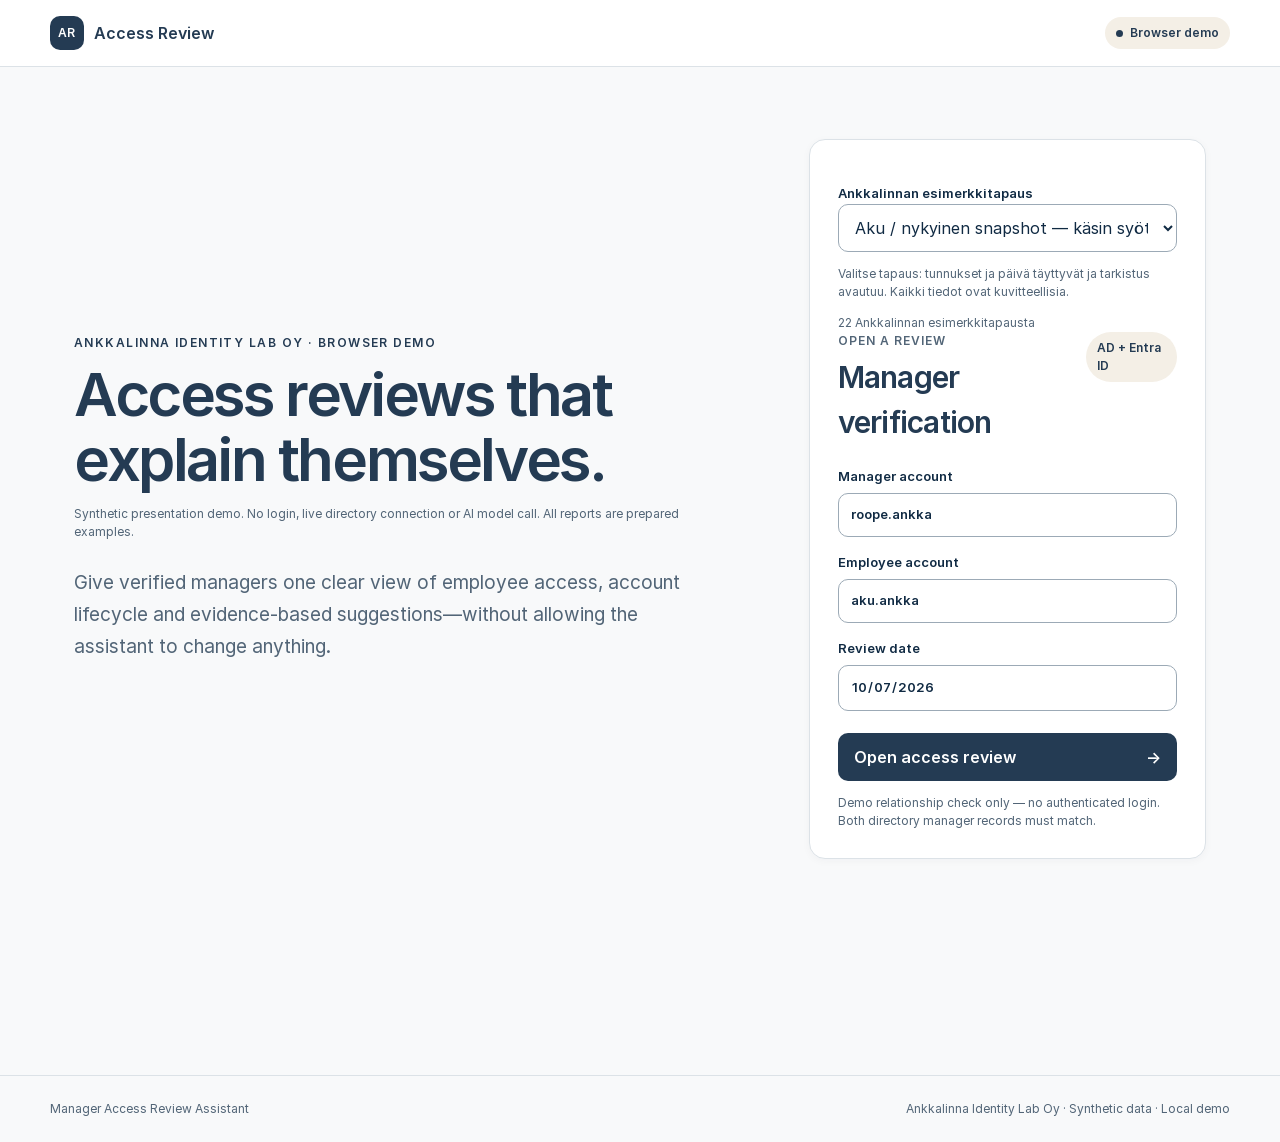
==== commit bdd7d3c0: "Apply navy and sand dashboard theme with offline Inter fonts" ====
--- a/demo/index.html
+++ b/demo/index.html
@@ -6,22 +6,119 @@
     <meta name="color-scheme" content="light">
     <title>Manager Access Review Assistant</title>
     <link rel="icon" href="data:,">
-    <style>:root {
-  --ink: #15263d;
-  --muted: #64748b;
-  --line: #dbe3ed;
+    <style>/* Inter by The Inter Project Authors. Bundled under the SIL OFL 1.1.
+Copyright (c) 2016 The Inter Project Authors (https://github.com/rsms/inter)
+
+This Font Software is licensed under the SIL Open Font License, Version 1.1.
+This license is copied below, and is also available with a FAQ at:
+http://scripts.sil.org/OFL
+
+-----------------------------------------------------------
+SIL OPEN FONT LICENSE Version 1.1 - 26 February 2007
+-----------------------------------------------------------
+
+PREAMBLE
+The goals of the Open Font License (OFL) are to stimulate worldwide
+development of collaborative font projects, to support the font creation
+efforts of academic and linguistic communities, and to provide a free and
+open framework in which fonts may be shared and improved in partnership
+with others.
+
+The OFL allows the licensed fonts to be used, studied, modified and
+redistributed freely as long as they are not sold by themselves. The
+fonts, including any derivative works, can be bundled, embedded,
+redistributed and/or sold with any software provided that any reserved
+names are not used by derivative works. The fonts and derivatives,
+however, cannot be released under any other type of license. The
+requirement for fonts to remain under this license does not apply
+to any document created using the fonts or their derivatives.
+
+DEFINITIONS
+"Font Software" refers to the set of files released by the Copyright
+Holder(s) under this license and clearly marked as such. This may
+include source files, build scripts and documentation.
+
+"Reserved Font Name" refers to any names specified as such after the
+copyright statement(s).
+
+"Original Version" refers to the collection of Font Software components as
+distributed by the Copyright Holder(s).
+
+"Modified Version" refers to any derivative made by adding to, deleting,
+or substituting -- in part or in whole -- any of the components of the
+Original Version, by changing formats or by porting the Font Software to a
+new environment.
+
+"Author" refers to any designer, engineer, programmer, technical
+writer or other person who contributed to the Font Software.
+
+PERMISSION AND CONDITIONS
+Permission is hereby granted, free of charge, to any person obtaining
+a copy of the Font Software, to use, study, copy, merge, embed, modify,
+redistribute, and sell modified and unmodified copies of the Font
+Software, subject to the following conditions:
+
+1) Neither the Font Software nor any of its individual components,
+in Original or Modified Versions, may be sold by itself.
+
+2) Original or Modified Versions of the Font Software may be bundled,
+redistributed and/or sold with any software, provided that each copy
+contains the above copyright notice and this license. These can be
+included either as stand-alone text files, human-readable headers or
+in the appropriate machine-readable metadata fields within text or
+binary files as long as those fields can be easily viewed by the user.
+
+3) No Modified Version of the Font Software may use the Reserved Font
+Name(s) unless explicit written permission is granted by the corresponding
+Copyright Holder. This restriction only applies to the primary font name as
+presented to the users.
+
+4) The name(s) of the Copyright Holder(s) or the Author(s) of the Font
+Software shall not be used to promote, endorse or advertise any
+Modified Version, except to acknowledge the contribution(s) of the
+Copyright Holder(s) and the Author(s) or with their explicit written
+permission.
+
+5) The Font Software, modified or unmodified, in part or in whole,
+must be distributed entirely under this license, and must not be
+distributed under any other license. The requirement for fonts to
+remain under this license does not apply to any document created
+using the Font Software.
+
+TERMINATION
+This license becomes null and void if any of the above conditions are
+not met.
+
+DISCLAIMER
+THE FONT SOFTWARE IS PROVIDED "AS IS", WITHOUT WARRANTY OF ANY KIND,
+EXPRESS OR IMPLIED, INCLUDING BUT NOT LIMITED TO ANY WARRANTIES OF
+MERCHANTABILITY, FITNESS FOR A PARTICULAR PURPOSE AND NONINFRINGEMENT
+OF COPYRIGHT, PATENT, TRADEMARK, OR OTHER RIGHT. IN NO EVENT SHALL THE
+COPYRIGHT HOLDER BE LIABLE FOR ANY CLAIM, DAMAGES OR OTHER LIABILITY,
+INCLUDING ANY GENERAL, SPECIAL, INDIRECT, INCIDENTAL, OR CONSEQUENTIAL
+DAMAGES, WHETHER IN AN ACTION OF CONTRACT, TORT OR OTHERWISE, ARISING
+FROM, OUT OF THE USE OR INABILITY TO USE THE FONT SOFTWARE OR FROM
+OTHER DEALINGS IN THE FONT SOFTWARE.
+
+*/
+@font-face { font-family: Inter; font-style: normal; font-weight: 400; font-display: swap; src: url([data-uri]) format("woff2"); }
+@font-face { font-family: Inter; font-style: normal; font-weight: 600; font-display: swap; src: url([data-uri]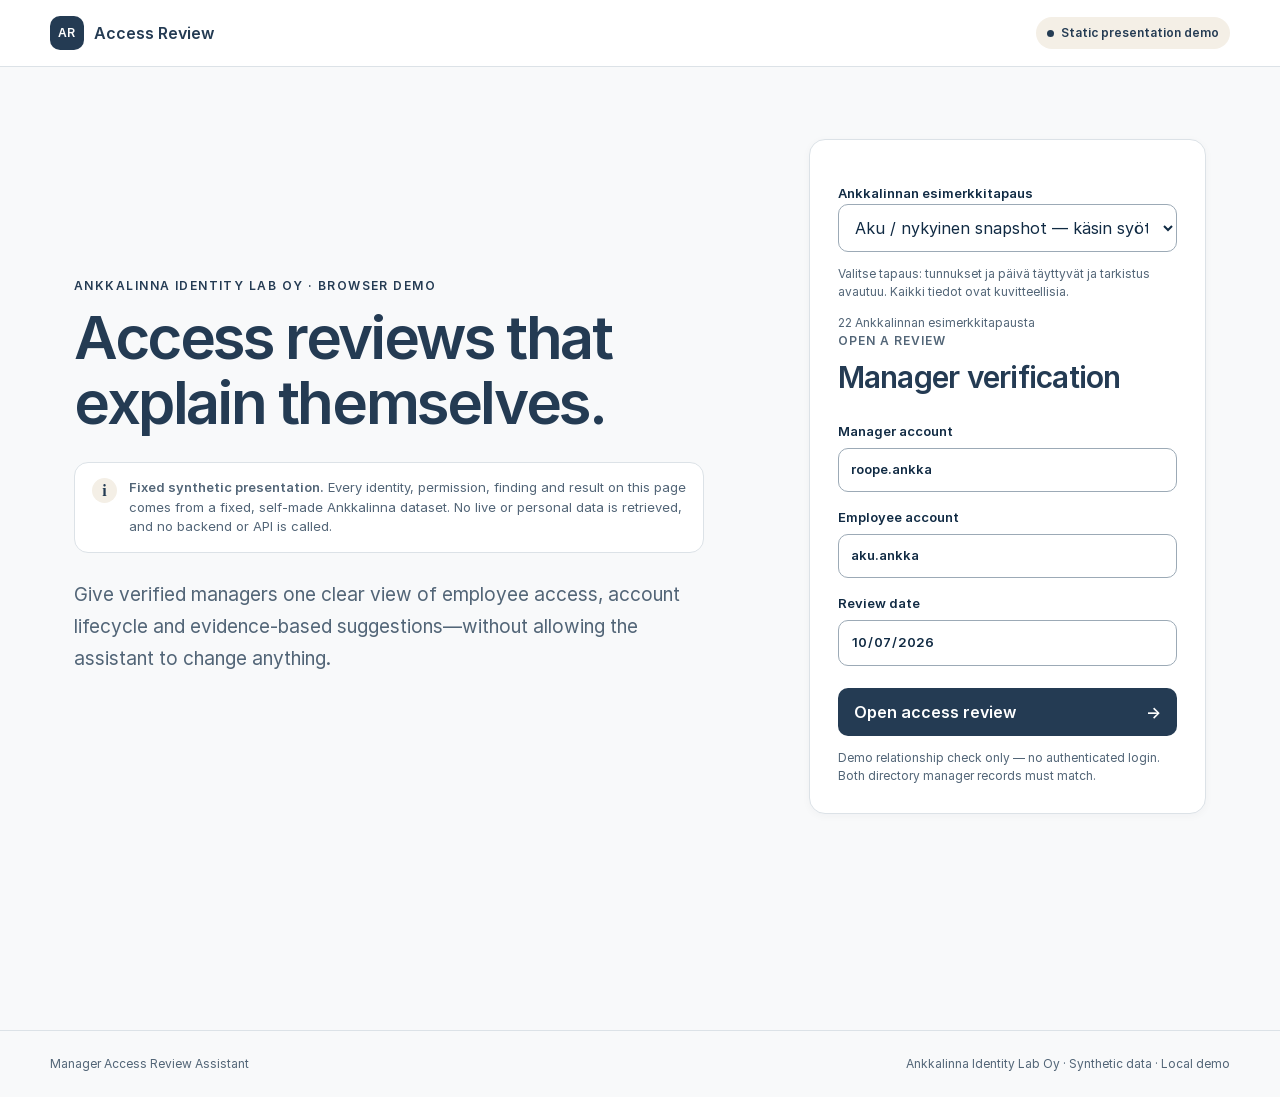
==== commit 8a5f9aeb: "Refine static Pages presentation demo # Conflicts: #	demo/index.html" ====
--- a/demo/index.html
+++ b/demo/index.html
@@ -289,6 +289,34 @@
   .review { animation: none; }
   input, textarea { transition: none; }
 }
+
+/* Extra presentation components for the public, synthetic Pages demo only. */
+.demo-notice {
+  align-items: flex-start;
+  background: var(--surface);
+  border: 1px solid var(--line);
+  border-radius: 14px;
+  display: flex;
+  gap: 12px;
+  margin-top: 28px;
+  max-width: 630px;
+  padding: 15px 17px;
+}
+.demo-notice p { color: var(--muted); font-size: 13px; margin: 0; }
+.notice-icon {
+  align-items: center;
+  background: var(--accent-soft);
+  border-radius: 50%;
+  color: var(--navy);
+  display: inline-flex;
+  flex: 0 0 auto;
+  font-family: Georgia, serif;
+  font-weight: 700;
+  height: 25px;
+  justify-content: center;
+  width: 25px;
+}
+.concept-note { color: #DCE2E7; font-size: 13px; }
 </style>
     
   </head>
@@ -298,7 +326,7 @@
         <span class="brand-mark" aria-hidden="true">AR</span>
         <span>Access Review</span>
       </a>
-      <span class="status-pill"><span class="status-dot"></span>Browser demo</span>
+      <span class="status-pill"><span class="status-dot"></span>Static presentation demo</span>
     </header>
 
     <main>
@@ -306,7 +334,7 @@
         <div class="hero-copy">
           <p class="eyebrow">Ankkalinna Identity Lab Oy · Browser demo</p>
           <h1>Access reviews that explain themselves.</h1>
-          <p class="form-note">Synthetic presentation demo. No login, live directory connection or AI model call. All reports are prepared examples.</p><p class="lede">
+          <div class="demo-notice"><span class="notice-icon" aria-hidden="true">i</span><p><strong>Fixed synthetic presentation.</strong> Every identity, permission, finding and result on this page comes from a fixed, self-made Ankkalinna dataset. No live or personal data is retrieved, and no backend or API is called.</p></div><p class="lede">
             Give verified managers one clear view of employee access, account lifecycle
             and evidence-based suggestions—without allowing the assistant to change anything.
           </p>
@@ -324,7 +352,6 @@
               <p class="form-kicker">Open a review</p>
               <h2>Manager verification</h2>
             </div>
-            <span class="source-badge">AD + Entra ID</span>
           </div>
           <label>
             Manager account
@@ -397,8 +424,8 @@
 
           <article class="panel boundary-card">
             <p class="panel-kicker">Safety boundary</p>
-            <h3>No write access. Ever.</h3>
-            <p id="decision-boundary" class="muted"></p>
+            <h3>Read-only by design.</h3>
+            <p id="decision-boundary" class="muted"></p><p class="concept-note">A future real version would use only explicitly allowed data retrieval paths. It would not submit requests or perform unrestricted searches.</p>
             <div class="boundary-flow">
               <span>Assistant explains</span><span aria-hidden="true">→</span>
               <span>Manager requests</span><span aria-hidden="true">→</span>
@@ -469,7 +496,7 @@
       <span>Manager Access Review Assistant</span>
       <span>Ankkalinna Identity Lab Oy · Synthetic data · Local demo</span>
     </footer>
-  <script>window.staticDemoData={"scenarios": [{"id": "mikki-privileged", "title": "Mikki: perusteltukin ylläpito-oikeus tarkistetaan", "employee": "mikki.hiiri", "manager": "roope.ankka", "review_date": "2026-10-07"}, {"id": "taavi-new-starter", "title": "Taavi: uuden työntekijän dokumentoitu roolipohja", "employee": "taavi.ankka", "manager": "roope.ankka", "review_date": "2026-10-07"}, {"id": "hansu-seasonal", "title": "Hansu: kausityön tunnus vanhenee seitsemässä päivässä", "employee": "hansu.hanhi", "manager": "mummo.ankka", "review_date": "2026-10-07"}, {"id": "iines-contract-extension", "title": "Iines: jatkettu sopimus mutta vanha tunnuksen päättymispäivä", "employee": "iines.ankka", "manager": "roope.ankka", "review_date": "2026-10-07"}, {"id": "minni-inherited", "title": "Minni: peritty jäsenyys näkyy perittynä", "employee": "minni.hiiri", "manager": "roope.ankka", "review_date": "2026-10-07"}, {"id": "hannu-legacy-finance", "title": "Hannu: myyntiin siirtyneen vanha talousoikeus", "employee": "hannu.hanhi", "manager": "roope.ankka", "review_date": "2026-10-07"}, {"id": "pelle-undocumented", "title": "Pelle: kokeiluryhmän käyttötarkoitus puuttuu", "employee": "pelle.peloton", "manager": "roope.ankka", "review_date": "2026-10-07"}, {"id": "leenu-mail-and-distribution", "title": "Leenu: jaettu postilaatikko ja jakeluryhmä", "employee": "leenu.ankka", "manager": "roope.ankka", "review_date": "2026-10-07"}, {"id": "tupu-organization-wide", "title": "Tupu: organisaation yhteinen oikeus erottuu", "employee": "tupu.ankka", "manager": "roope.ankka", "review_date": "2026-10-07"}, {"id": "hupu-expired", "title": "Hupu: päättynyt työsuhde ja vanhentunut tunnus", "employee": "hupu.ankka", "manager": "roope.ankka", "review_date": "2026-10-07"}, {"id": "lupu-dormant", "title": "Lupu: lähdetiedossa käyttämättömäksi merkitty oikeus", "employee": "lupu.ankka", "manager": "roope.ankka", "review_date": "2026-10-07"}, {"id": "mikki-manager-conflict", "title": "Mikki: AD ja Entra kertovat eri esihenkilön", "employee": "mikki.hiiri", "manager": "roope.ankka", "review_date": "2026-10-07"}, {"id": "taavi-manager-missing", "title": "Taavi: Entran esihenkilötieto puuttuu", "employee": "taavi.ankka", "manager": "roope.ankka", "review_date": "2026-10-07"}, {"id": "hansu-wrong-manager", "title": "Hansu: Roope ei ole Mummon työntekijän esihenkilö", "employee": "hansu.hanhi", "manager": "roope.ankka", "review_date": "2026-10-07"}, {"id": "minni-self-review", "title": "Minni: omien oikeuksien esihenkilötarkistus estetään", "employee": "minni.hiiri", "manager": "minni.hiiri", "review_date": "2026-10-07"}, {"id": "taavi-no-expiry", "title": "Taavi: päättymispäivää ei ole asetettu", "employee": "taavi.ankka", "manager": "roope.ankka", "review_date": "2026-10-07"}, {"id": "hansu-expiry-today", "title": "Hansu: päättymisen raja-arvo today", "employee": "hansu.hanhi", "manager": "mummo.ankka", "review_date": "2026-10-07"}, {"id": "hansu-expiry-90-days", "title": "Hansu: päättymisen raja-arvo 90-days", "employee": "hansu.hanhi", "manager": "mummo.ankka", "review_date": "2026-10-07"}, {"id": "hansu-expiry-91-days", "title": "Hansu: päättymisen raja-arvo 91-days", "employee": "hansu.hanhi", "manager": "mummo.ankka", "review_date": "2026-10-07"}, {"id": "pelle-source-name-collision", "title": "Pelle: sama nimi AD:ssa ei tarkoita Entra-oikeutta", "employee": "pelle.peloton", "manager": "roope.ankka", "review_date": "2026-10-07"}, {"id": "taavi-already-member", "title": "Taavi: olemassa olevaa oikeutta ei ehdoteta uudestaan", "employee": "taavi.ankka", "manager": "roope.ankka", "review_date": "2026-10-07"}, {"id": "mikki-duplicate-identity", "title": "Mikki: monistunut käyttäjätunnus keskeyttää analyysin", "employee": "mikki.hiiri", "manager": "roope.ankka", "review_date": "2026-10-07"}], "records": {"": {"employee": "aku.ankka", "manager": "roope.ankka", "review_date": "2026-10-07", "report": {"authorization": {"requester_id": "roope.ankka", "authorized": true, "basis": "Requester is the direct manager in both AD and Entra ID."}, "employee": {"user_id": "aku.ankka", "display_name": "Aku Ankka", "job_title": "HR Specialist", "department": "Human Resources", "office_location": "Ankkalinna"}, "account_status": {"status": "expiring_soon", "ad_account_expires_at": "2026-12-15", "days_remaining": 69, "contract_end_date": "2027-06-30", "contract_date_mismatch": true, "requires_service_desk_notice": true, "messages": ["AD account expires in 69 days.", "AD account expiry is earlier than the recorded contract end date; Service Desk should verify the account date."], "service_desk_notice_draft": "Subject: Please verify AD account expiry - Aku Ankka\n\nHello Service Desk,\n\nPlease verify the AD account expiry for Aku Ankka (aku.ankka).\nCurrent AD account expiry: 2026-12-15\nRecorded contract end date: 2027-06-30\nThe assistant has not changed the account. Please validate the dates and follow the normal approval process.\n\nManager: roope.ankka"}, "summary": {"total": 6, "expected": 3, "organization_wide": 1, "review": 2, "suggestions": 2}, "categories": {"expected": [{"name": "HR-Shared-Drive-Read", "source": "Active Directory", "resource_type": "security_group", "assignment": "transitive", "purpose": "Read access to the HR shared drive", "risk_tags": []}, {"name": "HR-Employees", "source": "Entra ID", "resource_type": "security_group", "assignment": "direct", "purpose": "Core HR application access", "risk_tags": []}, {"name": "henkilosto@ankkalinna.example.invalid", "source": "Exchange Online", "resource_type": "shared_mailbox", "assignment": "direct", "purpose": "Handle incoming employee requests", "risk_tags": []}], "organization_wide": [{"name": "All-Employees", "source": "Microsoft 365", "resource_type": "microsoft_365_group", "assignment": "transitive", "purpose": "Organization-wide communication", "risk_tags": []}], "review": [{"name": "Legacy-HR-Archive", "source": "Active Directory", "resource_type": "security_group", "assignment": "direct", "purpose": null, "risk_tags": [], "evidence": ["access purpose is missing"]}, {"name": "Rahasailio-Admin", "source": "Entra ID", "resource_type": "security_group", "assignment": "direct", "purpose": "Administer finance application settings", "risk_tags": ["privileged"], "evidence": ["department mismatch: employee is in Human Resources; expected: Finance", "privileged access"]}]}, "access_suggestions": [{"name": "Ankkalinna-Office-Employees", "source": "Active Directory", "resource_type": "security_group", "purpose": "Access to Ankkalinna office resources", "profile": "Ankkalinna office baseline", "matched_attributes": ["office_location=Ankkalinna"], "notice": "Suggestion only; ICT or Service Desk must validate the need and eligibility."}, {"name": "HR-Case-Management-Users", "source": "Entra ID", "resource_type": "security_group", "purpose": "Access to the HR case management application", "profile": "HR specialist baseline", "matched_attributes": ["job_title=HR Specialist", "department=Human Resources"], "notice": "Suggestion only; ICT or Service Desk must validate the need and eligibility."}], "service_desk_next_step": "Ask ICT or Service Desk to validate and implement any requested change through the normal approval process.", "decision_boundary": "Decision support only. The assistant cannot grant, remove, approve or deny access."}, "briefing": {"mode": "deterministic", "fallback_reason": null, "overview": "6 recorded access items; 2 need human review; 2 possible additions need validation.", "evidence": [{"id": "E001", "kind": "account", "text": "AD account expires in 69 days.", "report_path": "/account_status/messages/0", "source": "AD / contract snapshot"}, {"id": "E002", "kind": "account", "text": "AD account expiry is earlier than the recorded contract end date; Service Desk should verify the account date.", "report_path": "/account_status/messages/1", "source": "AD / contract snapshot"}, {"id": "E003", "kind": "review", "text": "Review Legacy-HR-Archive: access purpose is missing.", "report_path": "/categories/review/0", "source": "Active Directory"}, {"id": "E004", "kind": "review", "text": "Review Rahasailio-Admin: department mismatch: employee is in Human Resources; expected: Finance; privileged access.", "report_path": "/categories/review/1", "source": "Entra ID"}, {"id": "E005", "kind": "suggestion", "text": "Consider Ankkalinna-Office-Employees for human validation: office_location=Ankkalinna. Suggestion only; ICT or Service Desk must validate the need and eligibility.", "report_path": "/access_suggestions/0", "source": "Access profile: Ankkalinna office baseline"}, {"id": "E006", "kind": "suggestion", "text": "Consider HR-Case-Management-Users for human validation: job_title=HR Specialist; department=Human Resources. Suggestion only; ICT or Service Desk must validate the need and eligibility.", "report_path": "/access_suggestions/1", "source": "Access profile: HR specialist baseline"}], "coverage_notice": "Synthetic snapshot only. Collection time and source completeness are not recorded; this is not a live or complete access certification.", "decision_boundary": "Decision support only. The assistant cannot grant, remove, approve or deny access.", "metrics": {"duration_ms": 0.01, "model_calls": 0, "evidence_count": 6}}}, "mikki-privileged": {"employee": "mikki.hiiri", "manager": "roope.ankka", "review_date": "2026-10-07", "report": {"authorization": {"requester_id": "roope.ankka", "authorized": true, "basis": "Requester is the direct manager in both AD and Entra ID."}, "employee": {"user_id": "mikki.hiiri", "display_name": "Mikki Hiiri", "job_title": "Security Analyst", "department": "Security", "office_location": "Ankkalinna"}, "account_status": {"status": "active", "ad_account_expires_at": "2028-01-01", "days_remaining": 451, "contract_end_date": null, "contract_date_mismatch": false, "requires_service_desk_notice": false, "messages": []}, "summary": {"total": 2, "expected": 1, "organization_wide": 0, "review": 1, "suggestions": 0}, "categories": {"expected": [{"name": "Ankkalinna-Security-Readers", "source": "Entra ID", "resource_type": "security_group", "assignment": "direct", "purpose": "Documented business access", "risk_tags": []}], "organization_wide": [], "review": [{"name": "Ankkalinna-Security-Admins", "source": "Entra ID", "resource_type": "security_group", "assignment": "direct", "purpose": "Documented business access", "risk_tags": ["privileged"], "evidence": ["privileged access"]}]}, "access_suggestions": [], "service_desk_next_step": "Ask ICT or Service Desk to validate and implement any requested change through the normal approval process.", "decision_boundary": "Decision support only. The assistant cannot grant, remove, approve or deny access."}, "briefing": {"mode": "deterministic", "fallback_reason": null, "overview": "2 recorded access items; 1 need human review; 0 possible additions need validation.", "evidence": [{"id": "E001", "kind": "review", "text": "Review Ankkalinna-Security-Admins: privileged access.", "report_path": "/categories/review/0", "source": "Entra ID"}], "coverage_notice": "Synthetic snapshot only. Collection time and source completeness are not recorded; this is not a live or complete access certification.", "decision_boundary": "Decision support only. The assistant cannot grant, remove, approve or deny access.", "metrics": {"duration_ms": 0.0, "model_calls": 0, "evidence_count": 1}}}, "taavi-new-starter": {"employee": "taavi.ankka", "manager": "roope.ankka", "review_date": "2026-10-07", "report": {"authorization": {"requester_id": "roope.ankka", "authorized": true, "basis": "Requester is the direct manager in both AD and Entra ID."}, "employee": {"user_id": "taavi.ankka", "display_name": "Taavi Ankka", "job_title": "Research Specialist", "department": "Research", "office_location": "Ankkalinna"}, "account_status": {"status": "active", "ad_account_expires_at": "2028-01-01", "days_remaining": 451, "contract_end_date": null, "contract_date_mismatch": false, "requires_service_desk_notice": false, "messages": []}, "summary": {"total": 0, "expected": 0, "organization_wide": 0, "review": 0, "suggestions": 1}, "categories": {"expected": [], "organization_wide": [], "review": []}, "access_suggestions": [{"name": "Ankkalinna-Research-Lab", "source": "Entra ID", "resource_type": "security_group", "purpose": "Documented role requirement; validate eligibility", "profile": "Research Specialist baseline", "matched_attributes": ["job_title=Research Specialist", "department=Research"], "notice": "Suggestion only; ICT or Service Desk must validate the need and eligibility."}], "service_desk_next_step": "Ask ICT or Service Desk to validate and implement any requested change through the normal approval process.", "decision_boundary": "Decision support only. The assistant cannot grant, remove, approve or deny access."}, "briefing": {"mode": "deterministic", "fallback_reason": null, "overview": "0 recorded access items; 0 need human review; 1 possible additions need validation.", "evidence": [{"id": "E001", "kind": "suggestion", "text": "Consider Ankkalinna-Research-Lab for human validation: job_title=Research Specialist; department=Research. Suggestion only; ICT or Service Desk must validate the need and eligibility.", "report_path": "/access_suggestions/0", "source": "Access profile: Research Specialist baseline"}], "coverage_notice": "Synthetic snapshot only. Collection time and source completeness are not recorded; this is not a live or complete access certification.", "decision_boundary": "Decision support only. The assistant cannot grant, remove, approve or deny access.", "metrics": {"duration_ms": 0.0, "model_calls": 0, "evidence_count": 1}}}, "hansu-seasonal": {"employee": "hansu.hanhi", "manager": "mummo.ankka", "review_date": "2026-10-07", "report": {"authorization": {"requester_id": "mummo.ankka", "authorized": true, "basis": "Requester is the direct manager in both AD and Entra ID."}, "employee": {"user_id": "hansu.hanhi", "display_name": "Hansu Hanhi", "job_title": "Seasonal Farm Assistant", "department": "Farm", "office_location": "Ankkalinna"}, "account_status": {"status": "expiring_soon", "ad_account_expires_at": "2026-10-14", "days_remaining": 7, "contract_end_date": "2026-10-14", "contract_date_mismatch": false, "requires_service_desk_notice": true, "messages": ["AD account expires in 7 days."], "service_desk_notice_draft": "Subject: Please verify AD account expiry - Hansu Hanhi\n\nHello Service Desk,\n\nPlease verify the AD account expiry for Hansu Hanhi (hansu.hanhi).\nCurrent AD account expiry: 2026-10-14\nRecorded contract end date: 2026-10-14\nThe assistant has not changed the account. Please validate the dates and follow the normal approval process.\n\nManager: mummo.ankka"}, "summary": {"total": 1, "expected": 1, "organization_wide": 0, "review": 0, "suggestions": 0}, "categories": {"expected": [{"name": "Maatila-Tyovuorot", "source": "Active Directory", "resource_type": "security_group", "assignment": "direct", "purpose": "Documented business access", "risk_tags": []}], "organization_wide": [], "review": []}, "access_suggestions": [], "service_desk_next_step": "Ask ICT or Service Desk to validate and implement any requested change through the normal approval process.", "decision_boundary": "Decision support only. The assistant cannot grant, remove, approve or deny access."}, "briefing": {"mode": "deterministic", "fallback_reason": null, "overview": "1 recorded access items; 0 need human review; 0 possible additions need validation.", "evidence": [{"id": "E001", "kind": "account", "text": "AD account expires in 7 days.", "report_path": "/account_status/messages/0", "source": "AD / contract snapshot"}], "coverage_notice": "Synthetic snapshot only. Collection time and source completeness are not recorded; this is not a live or complete access certification.", "decision_boundary": "Decision support only. The assistant cannot grant, remove, approve or deny access.", "metrics": {"duration_ms": 0.0, "model_calls": 0, "evidence_count": 1}}}, "iines-contract-extension": {"employee": "iines.ankka", "manager": "roope.ankka", "review_date": "2026-10-07", "report": {"authorization": {"requester_id": "roope.ankka", "authorized": true, "basis": "Requester is the direct manager in both AD and Entra ID."}, "employee": {"user_id": "iines.ankka", "display_name": "Iines Ankka", "job_title": "HR Specialist", "department": "Human Resources", "office_location": "Ankkalinna"}, "account_status": {"status": "expiring_soon", "ad_account_expires_at": "2026-10-20", "days_remaining": 13, "contract_end_date": "2027-06-30", "contract_date_mismatch": true, "requires_service_desk_notice": true, "messages": ["AD account expires in 13 days.", "AD account expiry is earlier than the recorded contract end date; Service Desk should verify the account date."], "service_desk_notice_draft": "Subject: Please verify AD account expiry - Iines Ankka\n\nHello Service Desk,\n\nPlease verify the AD account expiry for Iines Ankka (iines.ankka).\nCurrent AD account expiry: 2026-10-20\nRecorded contract end date: 2027-06-30\nThe assistant has not changed the account. Please validate the dates and follow the normal approval process.\n\nManager: roope.ankka"}, "summary": {"total": 1, "expected": 1, "organization_wide": 0, "review": 0, "suggestions": 0}, "categories": {"expected": [{"name": "Ankkalinna-HR", "source": "Entra ID", "resource_type": "security_group", "assignment": "direct", "purpose": "Documented business access", "risk_tags": []}], "organization_wide": [], "review": []}, "access_suggestions": [], "service_desk_next_step": "Ask ICT or Service Desk to validate and implement any requested change through the normal approval process.", "decision_boundary": "Decision support only. The assistant cannot grant, remove, approve or deny access."}, "briefing": {"mode": "deterministic", "fallback_reason": null, "overview": "1 recorded access items; 0 need human review; 0 possible additions need validation.", "evidence": [{"id": "E001", "kind": "account", "text": "AD account expires in 13 days.", "report_path": "/account_status/messages/0", "source": "AD / contract snapshot"}, {"id": "E002", "kind": "account", "text": "AD account expiry is earlier than the recorded contract end date; Service Desk should verify the account date.", "report_path": "/account_status/messages/1", "source": "AD / contract snapshot"}], "coverage_notice": "Synthetic snapshot only. Collection time and source completeness are not recorded; this is not a live or complete access certification.", "decision_boundary": "Decision support only. The assistant cannot grant, remove, approve or deny access.", "metrics": {"duration_ms": 0.0, "model_calls": 0, "evidence_count": 2}}}, "minni-inherited": {"employee": "minni.hiiri", "manager": "roope.ankka", "review_date": "2026-10-07", "report": {"authorization": {"requester_id": "roope.ankka", "authorized": true, "basis": "Requester is the direct manager in both AD and Entra ID."}, "employee": {"user_id": "minni.hiiri", "display_name": "Minni Hiiri", "job_title": "Application Specialist", "department": "Applications", "office_location": "Ankkalinna"}, "account_status": {"status": "active", "ad_account_expires_at": "2028-01-01", "days_remaining": 451, "contract_end_date": null, "contract_date_mismatch": false, "requires_service_desk_notice": false, "messages": []}, "summary": {"total": 1, "expected": 1, "organization_wide": 0, "review": 0, "suggestions": 0}, "categories": {"expected": [{"name": "Ankkalinna-Sovellustuki", "source": "Entra ID", "resource_type": "security_group", "assignment": "transitive", "purpose": "Documented business access", "risk_tags": []}], "organization_wide": [], "review": []}, "access_suggestions": [], "service_desk_next_step": "Ask ICT or Service Desk to validate and implement any requested change through the normal approval process.", "decision_boundary": "Decision support only. The assistant cannot grant, remove, approve or deny access."}, "briefing": {"mode": "deterministic", "fallback_reason": null, "overview": "1 recorded access items; 0 need human review; 0 possible additions need validation.", "evidence": [], "coverage_notice": "Synthetic snapshot only. Collection time and source completeness are not recorded; this is not a live or complete access certification.", "decision_boundary": "Decision support only. The assistant cannot grant, remove, approve or deny access.", "metrics": {"duration_ms": 0.0, "model_calls": 0, "evidence_count": 0}}}, "hannu-legacy-finance": {"employee": "hannu.hanhi", "manager": "roope.ankka", "review_date": "2026-10-07", "report": {"authorization": {"requester_id": "roope.ankka", "authorized": true, "basis": "Requester is the direct manager in both AD and Entra ID."}, "employee": {"user_id": "hannu.hanhi", "display_name": "Hannu Hanhi", "job_title": "Sales Specialist", "department": "Sales", "office_location": "Ankkalinna"}, "account_status": {"status": "active", "ad_account_expires_at": "2028-01-01", "days_remaining": 451, "contract_end_date": null, "contract_date_mismatch": false, "requires_service_desk_notice": false, "messages": []}, "summary": {"total": 1, "expected": 0, "organization_wide": 0, "review": 1, "suggestions": 1}, "categories": {"expected": [], "organization_wide": [], "review": [{"name": "Rahasailio-Luku", "source": "Entra ID", "resource_type": "security_group", "assignment": "direct", "purpose": "Documented business access", "risk_tags": [], "evidence": ["department mismatch: employee is in Sales; expected: Finance"]}]}, "access_suggestions": [{"name": "Ankkalinna-Sales-CRM", "source": "Entra ID", "resource_type": "security_group", "purpose": "Documented role requirement; validate eligibility", "profile": "Sales Specialist baseline", "matched_attributes": ["job_title=Sales Specialist", "department=Sales"], "notice": "Suggestion only; ICT or Service Desk must validate the need and eligibility."}], "service_desk_next_step": "Ask ICT or Service Desk to validate and implement any requested change through the normal approval process.", "decision_boundary": "Decision support only. The assistant cannot grant, remove, approve or deny access."}, "briefing": {"mode": "deterministic", "fallback_reason": null, "overview": "1 recorded access items; 1 need human review; 1 possible additions need validation.", "evidence": [{"id": "E001", "kind": "review", "text": "Review Rahasailio-Luku: department mismatch: employee is in Sales; expected: Finance.", "report_path": "/categories/review/0", "source": "Entra ID"}, {"id": "E002", "kind": "suggestion", "text": "Consider Ankkalinna-Sales-CRM for human validation: job_title=Sales Specialist; department=Sales. Suggestion only; ICT or Service Desk must validate the need and eligibility.", "report_path": "/access_suggestions/0", "source": "Access profile: Sales Specialist baseline"}], "coverage_notice": "Synthetic snapshot only. Collection time and source completeness are not recorded; this is not a live or complete access certification.", "decision_boundary": "Decision support only. The assistant cannot grant, remove, approve or deny access.", "metrics": {"duration_ms": 0.01, "model_calls": 0, "evidence_count": 2}}}, "pelle-undocumented": {"employee": "pelle.peloton", "manager": "roope.ankka", "review_date": "2026-10-07", "report": {"authorization": {"requester_id": "roope.ankka", "authorized": true, "basis": "Requester is the direct manager in both AD and Entra ID."}, "employee": {"user_id": "pelle.peloton", "display_name": "Pelle Peloton", "job_title": "Engineer", "department": "Engineering", "office_location": "Ankkalinna"}, "account_status": {"status": "active", "ad_account_expires_at": "2028-01-01", "days_remaining": 451, "contract_end_date": null, "contract_date_mismatch": false, "requires_service_desk_notice": false, "messages": []}, "summary": {"total": 1, "expected": 0, "organization_wide": 0, "review": 1, "suggestions": 0}, "categories": {"expected": [], "organization_wide": [], "review": [{"name": "Pajan-Kokeilu", "source": "Entra ID", "resource_type": "security_group", "assignment": "direct", "purpose": null, "risk_tags": [], "evidence": ["access purpose is missing"]}]}, "access_suggestions": [], "service_desk_next_step": "Ask ICT or Service Desk to validate and implement any requested change through the normal approval process.", "decision_boundary": "Decision support only. The assistant cannot grant, remove, approve or deny access."}, "briefing": {"mode": "deterministic", "fallback_reason": null, "overview": "1 recorded access items; 1 need human review; 0 possible additions need validation.", "evidence": [{"id": "E001", "kind": "review", "text": "Review Pajan-Kokeilu: access purpose is missing.", "report_path": "/categories/review/0", "source": "Entra ID"}], "coverage_notice": "Synthetic snapshot only. Collection time and source completeness are not recorded; this is not a live or complete access certification.", "decision_boundary": "Decision support only. The assistant cannot grant, remove, approve or deny access.", "metrics": {"duration_ms": 0.0, "model_calls": 0, "evidence_count": 1}}}, "leenu-mail-and-distribution": {"employee": "leenu.ankka", "manager": "roope.ankka", "review_date": "2026-10-07", "report": {"authorization": {"requester_id": "roope.ankka", "authorized": true, "basis": "Requester is the direct manager in both AD and Entra ID."}, "employee": {"user_id": "leenu.ankka", "display_name": "Leenu Ankka", "job_title": "Communications Specialist", "department": "Communications", "office_location": "Ankkalinna"}, "account_status": {"status": "active", "ad_account_expires_at": "2028-01-01", "days_remaining": 451, "contract_end_date": null, "contract_date_mismatch": false, "requires_service_desk_notice": false, "messages": []}, "summary": {"total": 2, "expected": 2, "organization_wide": 0, "review": 0, "suggestions": 0}, "categories": {"expected": [{"name": "Ankkalinna-Uutiset", "source": "Exchange Online", "resource_type": "distribution_group", "assignment": "direct", "purpose": "Documented business access", "risk_tags": []}, {"name": "viestinta@ankkalinna.example.invalid", "source": "Exchange Online", "resource_type": "shared_mailbox", "assignment": "direct", "purpose": "Documented business access", "risk_tags": []}], "organization_wide": [], "review": []}, "access_suggestions": [], "service_desk_next_step": "Ask ICT or Service Desk to validate and implement any requested change through the normal approval process.", "decision_boundary": "Decision support only. The assistant cannot grant, remove, approve or deny access."}, "briefing": {"mode": "deterministic", "fallback_reason": null, "overview": "2 recorded access items; 0 need human review; 0 possible additions need validation.", "evidence": [], "coverage_notice": "Synthetic snapshot only. Collection time and source completeness are not recorded; this is not a live or complete access certification.", "decision_boundary": "Decision support only. The assistant cannot grant, remove, approve or deny access.", "metrics": {"duration_ms": 0.0, "model_calls": 0, "evidence_count": 0}}}, "tupu-organization-wide": {"employee": "tupu.ankka", "manager": "roope.ankka", "review_date": "2026-10-07", "report": {"authorization": {"requester_id": "roope.ankka", "authorized": true, "basis": "Requester is the direct manager in both AD and Entra ID."}, "employee": {"user_id": "tupu.ankka", "display_name": "Tupu Ankka", "job_title": "Trainee", "department": "IT Training", "office_location": "Ankkalinna"}, "account_status": {"status": "active", "ad_account_expires_at": "2028-01-01", "days_remaining": 451, "contract_end_date": null, "contract_date_mismatch": false, "requires_service_desk_notice": false, "messages": []}, "summary": {"total": 1, "expected": 0, "organization_wide": 1, "review": 0, "suggestions": 0}, "categories": {"expected": [], "organization_wide": [{"name": "Ankkalinna-All-Employees", "source": "Entra ID", "resource_type": "security_group", "assignment": "direct", "purpose": "Documented business access", "risk_tags": []}], "review": []}, "access_suggestions": [], "service_desk_next_step": "Ask ICT or Service Desk to validate and implement any requested change through the normal approval process.", "decision_boundary": "Decision support only. The assistant cannot grant, remove, approve or deny access."}, "briefing": {"mode": "deterministic", "fallback_reason": null, "overview": "1 recorded access items; 0 need human review; 0 possible additions need validation.", "evidence": [], "coverage_notice": "Synthetic snapshot only. Collection time and source completeness are not recorded; this is not a live or complete access certification.", "decision_boundary": "Decision support only. The assistant cannot grant, remove, approve or deny access.", "metrics": {"duration_ms": 0.0, "model_calls": 0, "evidence_count": 0}}}, "hupu-expired": {"employee": "hupu.ankka", "manager": "roope.ankka", "review_date": "2026-10-07", "report": {"authorization": {"requester_id": "roope.ankka", "authorized": true, "basis": "Requester is the direct manager in both AD and Entra ID."}, "employee": {"user_id": "hupu.ankka", "display_name": "Hupu Ankka", "job_title": "Project Assistant", "department": "Projects", "office_location": "Ankkalinna"}, "account_status": {"status": "expired", "ad_account_expires_at": "2026-10-06", "days_remaining": -1, "contract_end_date": "2026-10-06", "contract_date_mismatch": false, "requires_service_desk_notice": true, "messages": ["AD account expired 1 days ago."], "service_desk_notice_draft": "Subject: Please verify AD account expiry - Hupu Ankka\n\nHello Service Desk,\n\nPlease verify the AD account expiry for Hupu Ankka (hupu.ankka).\nCurrent AD account expiry: 2026-10-06\nRecorded contract end date: 2026-10-06\nThe assistant has not changed the account. Please validate the dates and follow the normal approval process.\n\nManager: roope.ankka"}, "summary": {"total": 1, "expected": 1, "organization_wide": 0, "review": 0, "suggestions": 0}, "categories": {"expected": [{"name": "Ankkalinna-Projektiarkisto", "source": "Entra ID", "resource_type": "security_group", "assignment": "direct", "purpose": "Documented business access", "risk_tags": []}], "organization_wide": [], "review": []}, "access_suggestions": [], "service_desk_next_step": "Ask ICT or Service Desk to validate and implement any requested change through the normal approval process.", "decision_boundary": "Decision support only. The assistant cannot grant, remove, approve or deny access."}, "briefing": {"mode": "deterministic", "fallback_reason": null, "overview": "1 recorded access items; 0 need human review; 0 possible additions need validation.", "evidence": [{"id": "E001", "kind": "account", "text": "AD account expired 1 days ago.", "report_path": "/account_status/messages/0", "source": "AD / contract snapshot"}], "coverage_notice": "Synthetic snapshot only. Collection time and source completeness are not recorded; this is not a live or complete access certification.", "decision_boundary": "Decision support only. The assistant cannot grant, remove, approve or deny access.", "metrics": {"duration_ms": 0.01, "model_calls": 0, "evidence_count": 1}}}, "lupu-dormant": {"employee": "lupu.ankka", "manager": "roope.ankka", "review_date": "2026-10-07", "report": {"authorization": {"requester_id": "roope.ankka", "authorized": true, "basis": "Requester is the direct manager in both AD and Entra ID."}, "employee": {"user_id": "lupu.ankka", "display_name": "Lupu Ankka", "job_title": "Project Specialist", "department": "Projects", "office_location": "Ankkalinna"}, "account_status": {"status": "active", "ad_account_expires_at": "2028-01-01", "days_remaining": 451, "contract_end_date": null, "contract_date_mismatch": false, "requires_service_desk_notice": false, "messages": []}, "summary": {"total": 1, "expected": 0, "organization_wide": 0, "review": 1, "suggestions": 0}, "categories": {"expected": [], "organization_wide": [], "review": [{"name": "Ankkalinna-Vanha-Projekti", "source": "Entra ID", "resource_type": "security_group", "assignment": "direct", "purpose": "Documented business access", "risk_tags": ["dormant"], "evidence": ["access is marked dormant"]}]}, "access_suggestions": [], "service_desk_next_step": "Ask ICT or Service Desk to validate and implement any requested change through the normal approval process.", "decision_boundary": "Decision support only. The assistant cannot grant, remove, approve or deny access."}, "briefing": {"mode": "deterministic", "fallback_reason": null, "overview": "1 recorded access items; 1 need human review; 0 possible additions need validation.", "evidence": [{"id": "E001", "kind": "review", "text": "Review Ankkalinna-Vanha-Projekti: access is marked dormant.", "report_path": "/categories/review/0", "source": "Entra ID"}], "coverage_notice": "Synthetic snapshot only. Collection time and source completeness are not recorded; this is not a live or complete access certification.", "decision_boundary": "Decision support only. The assistant cannot grant, remove, approve or deny access.", "metrics": {"duration_ms": 0.0, "model_calls": 0, "evidence_count": 1}}}, "mikki-manager-conflict": {"employee": "mikki.hiiri", "manager": "roope.ankka", "review_date": "2026-10-07", "error": "access denied: requester must be the employee's direct manager in both AD and Entra ID"}, "taavi-manager-missing": {"employee": "taavi.ankka", "manager": "roope.ankka", "review_date": "2026-10-07", "error": "access denied: non-empty manager identities required in both AD and Entra ID"}, "hansu-wrong-manager": {"employee": "hansu.hanhi", "manager": "roope.ankka", "review_date": "2026-10-07", "error": "access denied: requester must be the employee's direct manager in both AD and Entra ID"}, "minni-self-review": {"employee": "minni.hiiri", "manager": "minni.hiiri", "review_date": "2026-10-07", "error": "access denied: requester must be the employee's direct manager in both AD and Entra ID"}, "taavi-no-expiry": {"employee": "taavi.ankka", "manager": "roope.ankka", "review_date": "2026-10-07", "report": {"authorization": {"requester_id": "roope.ankka", "authorized": true, "basis": "Requester is the direct manager in both AD and Entra ID."}, "employee": {"user_id": "taavi.ankka", "display_name": "Taavi Ankka", "job_title": "Research Specialist", "department": "Research", "office_location": "Ankkalinna"}, "account_status": {"status": "no_expiry_configured", "ad_account_expires_at": null, "days_remaining": null, "requires_service_desk_notice": false, "messages": ["AD does not contain an account expiry date."]}, "summary": {"total": 0, "expected": 0, "organization_wide": 0, "review": 0, "suggestions": 0}, "categories": {"expected": [], "organization_wide": [], "review": []}, "access_suggestions": [], "service_desk_next_step": "Ask ICT or Service Desk to validate and implement any requested change through the normal approval process.", "decision_boundary": "Decision support only. The assistant cannot grant, remove, approve or deny access."}, "briefing": {"mode": "deterministic", "fallback_reason": null, "overview": "0 recorded access items; 0 need human review; 0 possible additions need validation.", "evidence": [{"id": "E001", "kind": "account", "text": "AD does not contain an account expiry date.", "report_path": "/account_status/messages/0", "source": "AD / contract snapshot"}], "coverage_notice": "Synthetic snapshot only. Collection time and source completeness are not recorded; this is not a live or complete access certification.", "decision_boundary": "Decision support only. The assistant cannot grant, remove, approve or deny access.", "metrics": {"duration_ms": 0.0, "model_calls": 0, "evidence_count": 1}}}, "hansu-expiry-today": {"employee": "hansu.hanhi", "manager": "mummo.ankka", "review_date": "2026-10-07", "report": {"authorization": {"requester_id": "mummo.ankka", "authorized": true, "basis": "Requester is the direct manager in both AD and Entra ID."}, "employee": {"user_id": "hansu.hanhi", "display_name": "Hansu Hanhi", "job_title": "Seasonal Farm Assistant", "department": "Farm", "office_location": "Ankkalinna"}, "account_status": {"status": "expiring_soon", "ad_account_expires_at": "2026-10-07", "days_remaining": 0, "contract_end_date": null, "contract_date_mismatch": false, "requires_service_desk_notice": true, "messages": ["AD account expires in 0 days."], "service_desk_notice_draft": "Subject: Please verify AD account expiry - Hansu Hanhi\n\nHello Service Desk,\n\nPlease verify the AD account expiry for Hansu Hanhi (hansu.hanhi).\nCurrent AD account expiry: 2026-10-07\nThe assistant has not changed the account. Please validate the dates and follow the normal approval process.\n\nManager: mummo.ankka"}, "summary": {"total": 0, "expected": 0, "organization_wide": 0, "review": 0, "suggestions": 0}, "categories": {"expected": [], "organization_wide": [], "review": []}, "access_suggestions": [], "service_desk_next_step": "Ask ICT or Service Desk to validate and implement any requested change through the normal approval process.", "decision_boundary": "Decision support only. The assistant cannot grant, remove, approve or deny access."}, "briefing": {"mode": "deterministic", "fallback_reason": null, "overview": "0 recorded access items; 0 need human review; 0 possible additions need validation.", "evidence": [{"id": "E001", "kind": "account", "text": "AD account expires in 0 days.", "report_path": "/account_status/messages/0", "source": "AD / contract snapshot"}], "coverage_notice": "Synthetic snapshot only. Collection time and source completeness are not recorded; this is not a live or complete access certification.", "decision_boundary": "Decision support only. The assistant cannot grant, remove, approve or deny access.", "metrics": {"duration_ms": 0.0, "model_calls": 0, "evidence_count": 1}}}, "hansu-expiry-90-days": {"employee": "hansu.hanhi", "manager": "mummo.ankka", "review_date": "2026-10-07", "report": {"authorization": {"requester_id": "mummo.ankka", "authorized": true, "basis": "Requester is the direct manager in both AD and Entra ID."}, "employee": {"user_id": "hansu.hanhi", "display_name": "Hansu Hanhi", "job_title": "Seasonal Farm Assistant", "department": "Farm", "office_location": "Ankkalinna"}, "account_status": {"status": "expiring_soon", "ad_account_expires_at": "2027-01-05", "days_remaining": 90, "contract_end_date": null, "contract_date_mismatch": false, "requires_service_desk_notice": true, "messages": ["AD account expires in 90 days."], "service_desk_notice_draft": "Subject: Please verify AD account expiry - Hansu Hanhi\n\nHello Service Desk,\n\nPlease verify the AD account expiry for Hansu Hanhi (hansu.hanhi).\nCurrent AD account expiry: 2027-01-05\nThe assistant has not changed the account. Please validate the dates and follow the normal approval process.\n\nManager: mummo.ankka"}, "summary": {"total": 0, "expected": 0, "organization_wide": 0, "review": 0, "suggestions": 0}, "categories": {"expected": [], "organization_wide": [], "review": []}, "access_suggestions": [], "service_desk_next_step": "Ask ICT or Service Desk to validate and implement any requested change through the normal approval process.", "decision_boundary": "Decision support only. The assistant cannot grant, remove, approve or deny access."}, "briefing": {"mode": "deterministic", "fallback_reason": null, "overview": "0 recorded access items; 0 need human review; 0 possible additions need validation.", "evidence": [{"id": "E001", "kind": "account", "text": "AD account expires in 90 days.", "report_path": "/account_status/messages/0", "source": "AD / contract snapshot"}], "coverage_notice": "Synthetic snapshot only. Collection time and source completeness are not recorded; this is not a live or complete access certification.", "decision_boundary": "Decision support only. The assistant cannot grant, remove, approve or deny access.", "metrics": {"duration_ms": 0.0, "model_calls": 0, "evidence_count": 1}}}, "hansu-expiry-91-days": {"employee": "hansu.hanhi", "manager": "mummo.ankka", "review_date": "2026-10-07", "report": {"authorization": {"requester_id": "mummo.ankka", "authorized": true, "basis": "Requester is the direct manager in both AD and Entra ID."}, "employee": {"user_id": "hansu.hanhi", "display_name": "Hansu Hanhi", "job_title": "Seasonal Farm Assistant", "department": "Farm", "office_location": "Ankkalinna"}, "account_status": {"status": "active", "ad_account_expires_at": "2027-01-06", "days_remaining": 91, "contract_end_date": null, "contract_date_mismatch": false, "requires_service_desk_notice": false, "messages": []}, "summary": {"total": 0, "expected": 0, "organization_wide": 0, "review": 0, "suggestions": 0}, "categories": {"expected": [], "organization_wide": [], "review": []}, "access_suggestions": [], "service_desk_next_step": "Ask ICT or Service Desk to validate and implement any requested change through the normal approval process.", "decision_boundary": "Decision support only. The assistant cannot grant, remove, approve or deny access."}, "briefing": {"mode": "deterministic", "fallback_reason": null, "overview": "0 recorded access items; 0 need human review; 0 possible additions need validation.", "evidence": [], "coverage_notice": "Synthetic snapshot only. Collection time and source completeness are not recorded; this is not a live or complete access certification.", "decision_boundary": "Decision support only. The assistant cannot grant, remove, approve or deny access.", "metrics": {"duration_ms": 0.0, "model_calls": 0, "evidence_count": 0}}}, "pelle-source-name-collision": {"employee": "pelle.peloton", "manager": "roope.ankka", "review_date": "2026-10-07", "report": {"authorization": {"requester_id": "roope.ankka", "authorized": true, "basis": "Requester is the direct manager in both AD and Entra ID."}, "employee": {"user_id": "pelle.peloton", "display_name": "Pelle Peloton", "job_title": "Engineer", "department": "Engineering", "office_location": "Ankkalinna"}, "account_status": {"status": "active", "ad_account_expires_at": "2028-01-01", "days_remaining": 451, "contract_end_date": null, "contract_date_mismatch": false, "requires_service_desk_notice": false, "messages": []}, "summary": {"total": 1, "expected": 1, "organization_wide": 0, "review": 0, "suggestions": 1}, "categories": {"expected": [{"name": "Paja-Lab", "source": "Active Directory", "resource_type": "security_group", "assignment": "direct", "purpose": "Documented business access", "risk_tags": []}], "organization_wide": [], "review": []}, "access_suggestions": [{"name": "Paja-Lab", "source": "Entra ID", "resource_type": "security_group", "purpose": "Documented role requirement; validate eligibility", "profile": "Engineer baseline", "matched_attributes": ["job_title=Engineer", "department=Engineering"], "notice": "Suggestion only; ICT or Service Desk must validate the need and eligibility."}], "service_desk_next_step": "Ask ICT or Service Desk to validate and implement any requested change through the normal approval process.", "decision_boundary": "Decision support only. The assistant cannot grant, remove, approve or deny access."}, "briefing": {"mode": "deterministic", "fallback_reason": null, "overview": "1 recorded access items; 0 need human review; 1 possible additions need validation.", "evidence": [{"id": "E001", "kind": "suggestion", "text": "Consider Paja-Lab for human validation: job_title=Engineer; department=Engineering. Suggestion only; ICT or Service Desk must validate the need and eligibility.", "report_path": "/access_suggestions/0", "source": "Access profile: Engineer baseline"}], "coverage_notice": "Synthetic snapshot only. Collection time and source completeness are not recorded; this is not a live or complete access certification.", "decision_boundary": "Decision support only. The assistant cannot grant, remove, approve or deny access.", "metrics": {"duration_ms": 0.0, "model_calls": 0, "evidence_count": 1}}}, "taavi-already-member": {"employee": "taavi.ankka", "manager": "roope.ankka", "review_date": "2026-10-07", "report": {"authorization": {"requester_id": "roope.ankka", "authorized": true, "basis": "Requester is the direct manager in both AD and Entra ID."}, "employee": {"user_id": "taavi.ankka", "display_name": "Taavi Ankka", "job_title": "Research Specialist", "department": "Research", "office_location": "Ankkalinna"}, "account_status": {"status": "active", "ad_account_expires_at": "2028-01-01", "days_remaining": 451, "contract_end_date": null, "contract_date_mismatch": false, "requires_service_desk_notice": false, "messages": []}, "summary": {"total": 1, "expected": 1, "organization_wide": 0, "review": 0, "suggestions": 0}, "categories": {"expected": [{"name": "Ankkalinna-Research-Lab", "source": "Entra ID", "resource_type": "security_group", "assignment": "direct", "purpose": "Documented business access", "risk_tags": []}], "organization_wide": [], "review": []}, "access_suggestions": [], "service_desk_next_step": "Ask ICT or Service Desk to validate and implement any requested change through the normal approval process.", "decision_boundary": "Decision support only. The assistant cannot grant, remove, approve or deny access."}, "briefing": {"mode": "deterministic", "fallback_reason": null, "overview": "1 recorded access items; 0 need human review; 0 possible additions need validation.", "evidence": [], "coverage_notice": "Synthetic snapshot only. Collection time and source completeness are not recorded; this is not a live or complete access certification.", "decision_boundary": "Decision support only. The assistant cannot grant, remove, approve or deny access.", "metrics": {"duration_ms": 0.0, "model_calls": 0, "evidence_count": 0}}}, "mikki-duplicate-identity": {"employee": "mikki.hiiri", "manager": "roope.ankka", "review_date": "2026-10-07", "error": "duplicate employee id: mikki.hiiri"}}};</script>
+  <script>window.staticDemoData={"scenarios": [{"id": "mikki-privileged", "title": "Mikki: perusteltukin ylläpito-oikeus tarkistetaan", "employee": "mikki.hiiri", "manager": "roope.ankka", "review_date": "2026-10-07"}, {"id": "taavi-new-starter", "title": "Taavi: uuden työntekijän dokumentoitu roolipohja", "employee": "taavi.ankka", "manager": "roope.ankka", "review_date": "2026-10-07"}, {"id": "hansu-seasonal", "title": "Hansu: kausityön tunnus vanhenee seitsemässä päivässä", "employee": "hansu.hanhi", "manager": "mummo.ankka", "review_date": "2026-10-07"}, {"id": "iines-contract-extension", "title": "Iines: jatkettu sopimus mutta vanha tunnuksen päättymispäivä", "employee": "iines.ankka", "manager": "roope.ankka", "review_date": "2026-10-07"}, {"id": "minni-inherited", "title": "Minni: peritty jäsenyys näkyy perittynä", "employee": "minni.hiiri", "manager": "roope.ankka", "review_date": "2026-10-07"}, {"id": "hannu-legacy-finance", "title": "Hannu: myyntiin siirtyneen vanha talousoikeus", "employee": "hannu.hanhi", "manager": "roope.ankka", "review_date": "2026-10-07"}, {"id": "pelle-undocumented", "title": "Pelle: kokeiluryhmän käyttötarkoitus puuttuu", "employee": "pelle.peloton", "manager": "roope.ankka", "review_date": "2026-10-07"}, {"id": "leenu-mail-and-distribution", "title": "Leenu: jaettu postilaatikko ja jakeluryhmä", "employee": "leenu.ankka", "manager": "roope.ankka", "review_date": "2026-10-07"}, {"id": "tupu-organization-wide", "title": "Tupu: organisaation yhteinen oikeus erottuu", "employee": "tupu.ankka", "manager": "roope.ankka", "review_date": "2026-10-07"}, {"id": "hupu-expired", "title": "Hupu: päättynyt työsuhde ja vanhentunut tunnus", "employee": "hupu.ankka", "manager": "roope.ankka", "review_date": "2026-10-07"}, {"id": "lupu-dormant", "title": "Lupu: lähdetiedossa käyttämättömäksi merkitty oikeus", "employee": "lupu.ankka", "manager": "roope.ankka", "review_date": "2026-10-07"}, {"id": "mikki-manager-conflict", "title": "Mikki: AD ja Entra kertovat eri esihenkilön", "employee": "mikki.hiiri", "manager": "roope.ankka", "review_date": "2026-10-07"}, {"id": "taavi-manager-missing", "title": "Taavi: Entran esihenkilötieto puuttuu", "employee": "taavi.ankka", "manager": "roope.ankka", "review_date": "2026-10-07"}, {"id": "hansu-wrong-manager", "title": "Hansu: Roope ei ole Mummon työntekijän esihenkilö", "employee": "hansu.hanhi", "manager": "roope.ankka", "review_date": "2026-10-07"}, {"id": "minni-self-review", "title": "Minni: omien oikeuksien esihenkilötarkistus estetään", "employee": "minni.hiiri", "manager": "minni.hiiri", "review_date": "2026-10-07"}, {"id": "taavi-no-expiry", "title": "Taavi: päättymispäivää ei ole asetettu", "employee": "taavi.ankka", "manager": "roope.ankka", "review_date": "2026-10-07"}, {"id": "hansu-expiry-today", "title": "Hansu: päättymisen raja-arvo today", "employee": "hansu.hanhi", "manager": "mummo.ankka", "review_date": "2026-10-07"}, {"id": "hansu-expiry-90-days", "title": "Hansu: päättymisen raja-arvo 90-days", "employee": "hansu.hanhi", "manager": "mummo.ankka", "review_date": "2026-10-07"}, {"id": "hansu-expiry-91-days", "title": "Hansu: päättymisen raja-arvo 91-days", "employee": "hansu.hanhi", "manager": "mummo.ankka", "review_date": "2026-10-07"}, {"id": "pelle-source-name-collision", "title": "Pelle: sama nimi AD:ssa ei tarkoita Entra-oikeutta", "employee": "pelle.peloton", "manager": "roope.ankka", "review_date": "2026-10-07"}, {"id": "taavi-already-member", "title": "Taavi: olemassa olevaa oikeutta ei ehdoteta uudestaan", "employee": "taavi.ankka", "manager": "roope.ankka", "review_date": "2026-10-07"}, {"id": "mikki-duplicate-identity", "title": "Mikki: monistunut käyttäjätunnus keskeyttää analyysin", "employee": "mikki.hiiri", "manager": "roope.ankka", "review_date": "2026-10-07"}], "records": {"": {"employee": "aku.ankka", "manager": "roope.ankka", "review_date": "2026-10-07", "report": {"authorization": {"requester_id": "roope.ankka", "authorized": true, "basis": "Requester is the direct manager in both AD and Entra ID."}, "employee": {"user_id": "aku.ankka", "display_name": "Aku Ankka", "job_title": "HR Specialist", "department": "Human Resources", "office_location": "Ankkalinna"}, "account_status": {"status": "expiring_soon", "ad_account_expires_at": "2026-12-15", "days_remaining": 69, "contract_end_date": "2027-06-30", "contract_date_mismatch": true, "requires_service_desk_notice": true, "messages": ["AD account expires in 69 days.", "AD account expiry is earlier than the recorded contract end date; Service Desk should verify the account date."], "service_desk_notice_draft": "Subject: Please verify AD account expiry - Aku Ankka\n\nHello Service Desk,\n\nPlease verify the AD account expiry for Aku Ankka (aku.ankka).\nCurrent AD account expiry: 2026-12-15\nRecorded contract end date: 2027-06-30\nThe assistant has not changed the account. Please validate the dates and follow the normal approval process.\n\nManager: roope.ankka"}, "summary": {"total": 6, "expected": 3, "organization_wide": 1, "review": 2, "suggestions": 2}, "categories": {"expected": [{"name": "HR-Shared-Drive-Read", "source": "Active Directory", "resource_type": "security_group", "assignment": "transitive", "purpose": "Read access to the HR shared drive", "risk_tags": []}, {"name": "HR-Employees", "source": "Entra ID", "resource_type": "security_group", "assignment": "direct", "purpose": "Core HR application access", "risk_tags": []}, {"name": "henkilosto@ankkalinna.example.invalid", "source": "Exchange Online", "resource_type": "shared_mailbox", "assignment": "direct", "purpose": "Handle incoming employee requests", "risk_tags": []}], "organization_wide": [{"name": "All-Employees", "source": "Microsoft 365", "resource_type": "microsoft_365_group", "assignment": "transitive", "purpose": "Organization-wide communication", "risk_tags": []}], "review": [{"name": "Legacy-HR-Archive", "source": "Active Directory", "resource_type": "security_group", "assignment": "direct", "purpose": null, "risk_tags": [], "evidence": ["access purpose is missing"]}, {"name": "Rahasailio-Admin", "source": "Entra ID", "resource_type": "security_group", "assignment": "direct", "purpose": "Administer finance application settings", "risk_tags": ["privileged"], "evidence": ["department mismatch: employee is in Human Resources; expected: Finance", "privileged access"]}]}, "access_suggestions": [{"name": "Ankkalinna-Office-Employees", "source": "Active Directory", "resource_type": "security_group", "purpose": "Access to Ankkalinna office resources", "profile": "Ankkalinna office baseline", "matched_attributes": ["office_location=Ankkalinna"], "notice": "Suggestion only; ICT or Service Desk must validate the need and eligibility."}, {"name": "HR-Case-Management-Users", "source": "Entra ID", "resource_type": "security_group", "purpose": "Access to the HR case management application", "profile": "HR specialist baseline", "matched_attributes": ["job_title=HR Specialist", "department=Human Resources"], "notice": "Suggestion only; ICT or Service Desk must validate the need and eligibility."}], "service_desk_next_step": "Ask ICT or Service Desk to validate and implement any requested change through the normal approval process.", "decision_boundary": "Decision support only. The assistant cannot grant, remove, approve or deny access."}, "briefing": {"mode": "deterministic", "fallback_reason": null, "overview": "6 recorded access items; 2 need human review; 2 possible additions need validation.", "evidence": [{"id": "E001", "kind": "account", "text": "AD account expires in 69 days.", "report_path": "/account_status/messages/0", "source": "AD / contract snapshot"}, {"id": "E002", "kind": "account", "text": "AD account expiry is earlier than the recorded contract end date; Service Desk should verify the account date.", "report_path": "/account_status/messages/1", "source": "AD / contract snapshot"}, {"id": "E003", "kind": "review", "text": "Review Legacy-HR-Archive: access purpose is missing.", "report_path": "/categories/review/0", "source": "Active Directory"}, {"id": "E004", "kind": "review", "text": "Review Rahasailio-Admin: department mismatch: employee is in Human Resources; expected: Finance; privileged access.", "report_path": "/categories/review/1", "source": "Entra ID"}, {"id": "E005", "kind": "suggestion", "text": "Consider Ankkalinna-Office-Employees for human validation: office_location=Ankkalinna. Suggestion only; ICT or Service Desk must validate the need and eligibility.", "report_path": "/access_suggestions/0", "source": "Access profile: Ankkalinna office baseline"}, {"id": "E006", "kind": "suggestion", "text": "Consider HR-Case-Management-Users for human validation: job_title=HR Specialist; department=Human Resources. Suggestion only; ICT or Service Desk must validate the need and eligibility.", "report_path": "/access_suggestions/1", "source": "Access profile: HR specialist baseline"}], "coverage_notice": "Synthetic snapshot only. Collection time and source completeness are not recorded; this is not a live or complete access certification.", "decision_boundary": "Decision support only. The assistant cannot grant, remove, approve or deny access.", "metrics": {"duration_ms": 0.01, "model_calls": 0, "evidence_count": 6}}}, "mikki-privileged": {"employee": "mikki.hiiri", "manager": "roope.ankka", "review_date": "2026-10-07", "report": {"authorization": {"requester_id": "roope.ankka", "authorized": true, "basis": "Requester is the direct manager in both AD and Entra ID."}, "employee": {"user_id": "mikki.hiiri", "display_name": "Mikki Hiiri", "job_title": "Security Analyst", "department": "Security", "office_location": "Ankkalinna"}, "account_status": {"status": "active", "ad_account_expires_at": "2028-01-01", "days_remaining": 451, "contract_end_date": null, "contract_date_mismatch": false, "requires_service_desk_notice": false, "messages": []}, "summary": {"total": 2, "expected": 1, "organization_wide": 0, "review": 1, "suggestions": 0}, "categories": {"expected": [{"name": "Ankkalinna-Security-Readers", "source": "Entra ID", "resource_type": "security_group", "assignment": "direct", "purpose": "Documented business access", "risk_tags": []}], "organization_wide": [], "review": [{"name": "Ankkalinna-Security-Admins", "source": "Entra ID", "resource_type": "security_group", "assignment": "direct", "purpose": "Documented business access", "risk_tags": ["privileged"], "evidence": ["privileged access"]}]}, "access_suggestions": [], "service_desk_next_step": "Ask ICT or Service Desk to validate and implement any requested change through the normal approval process.", "decision_boundary": "Decision support only. The assistant cannot grant, remove, approve or deny access."}, "briefing": {"mode": "deterministic", "fallback_reason": null, "overview": "2 recorded access items; 1 need human review; 0 possible additions need validation.", "evidence": [{"id": "E001", "kind": "review", "text": "Review Ankkalinna-Security-Admins: privileged access.", "report_path": "/categories/review/0", "source": "Entra ID"}], "coverage_notice": "Synthetic snapshot only. Collection time and source completeness are not recorded; this is not a live or complete access certification.", "decision_boundary": "Decision support only. The assistant cannot grant, remove, approve or deny access.", "metrics": {"duration_ms": 0.01, "model_calls": 0, "evidence_count": 1}}}, "taavi-new-starter": {"employee": "taavi.ankka", "manager": "roope.ankka", "review_date": "2026-10-07", "report": {"authorization": {"requester_id": "roope.ankka", "authorized": true, "basis": "Requester is the direct manager in both AD and Entra ID."}, "employee": {"user_id": "taavi.ankka", "display_name": "Taavi Ankka", "job_title": "Research Specialist", "department": "Research", "office_location": "Ankkalinna"}, "account_status": {"status": "active", "ad_account_expires_at": "2028-01-01", "days_remaining": 451, "contract_end_date": null, "contract_date_mismatch": false, "requires_service_desk_notice": false, "messages": []}, "summary": {"total": 0, "expected": 0, "organization_wide": 0, "review": 0, "suggestions": 1}, "categories": {"expected": [], "organization_wide": [], "review": []}, "access_suggestions": [{"name": "Ankkalinna-Research-Lab", "source": "Entra ID", "resource_type": "security_group", "purpose": "Documented role requirement; validate eligibility", "profile": "Research Specialist baseline", "matched_attributes": ["job_title=Research Specialist", "department=Research"], "notice": "Suggestion only; ICT or Service Desk must validate the need and eligibility."}], "service_desk_next_step": "Ask ICT or Service Desk to validate and implement any requested change through the normal approval process.", "decision_boundary": "Decision support only. The assistant cannot grant, remove, approve or deny access."}, "briefing": {"mode": "deterministic", "fallback_reason": null, "overview": "0 recorded access items; 0 need human review; 1 possible additions need validation.", "evidence": [{"id": "E001", "kind": "suggestion", "text": "Consider Ankkalinna-Research-Lab for human validation: job_title=Research Specialist; department=Research. Suggestion only; ICT or Service Desk must validate the need and eligibility.", "report_path": "/access_suggestions/0", "source": "Access profile: Research Specialist baseline"}], "coverage_notice": "Synthetic snapshot only. Collection time and source completeness are not recorded; this is not a live or complete access certification.", "decision_boundary": "Decision support only. The assistant cannot grant, remove, approve or deny access.", "metrics": {"duration_ms": 0.0, "model_calls": 0, "evidence_count": 1}}}, "hansu-seasonal": {"employee": "hansu.hanhi", "manager": "mummo.ankka", "review_date": "2026-10-07", "report": {"authorization": {"requester_id": "mummo.ankka", "authorized": true, "basis": "Requester is the direct manager in both AD and Entra ID."}, "employee": {"user_id": "hansu.hanhi", "display_name": "Hansu Hanhi", "job_title": "Seasonal Farm Assistant", "department": "Farm", "office_location": "Ankkalinna"}, "account_status": {"status": "expiring_soon", "ad_account_expires_at": "2026-10-14", "days_remaining": 7, "contract_end_date": "2026-10-14", "contract_date_mismatch": false, "requires_service_desk_notice": true, "messages": ["AD account expires in 7 days."], "service_desk_notice_draft": "Subject: Please verify AD account expiry - Hansu Hanhi\n\nHello Service Desk,\n\nPlease verify the AD account expiry for Hansu Hanhi (hansu.hanhi).\nCurrent AD account expiry: 2026-10-14\nRecorded contract end date: 2026-10-14\nThe assistant has not changed the account. Please validate the dates and follow the normal approval process.\n\nManager: mummo.ankka"}, "summary": {"total": 1, "expected": 1, "organization_wide": 0, "review": 0, "suggestions": 0}, "categories": {"expected": [{"name": "Maatila-Tyovuorot", "source": "Active Directory", "resource_type": "security_group", "assignment": "direct", "purpose": "Documented business access", "risk_tags": []}], "organization_wide": [], "review": []}, "access_suggestions": [], "service_desk_next_step": "Ask ICT or Service Desk to validate and implement any requested change through the normal approval process.", "decision_boundary": "Decision support only. The assistant cannot grant, remove, approve or deny access."}, "briefing": {"mode": "deterministic", "fallback_reason": null, "overview": "1 recorded access items; 0 need human review; 0 possible additions need validation.", "evidence": [{"id": "E001", "kind": "account", "text": "AD account expires in 7 days.", "report_path": "/account_status/messages/0", "source": "AD / contract snapshot"}], "coverage_notice": "Synthetic snapshot only. Collection time and source completeness are not recorded; this is not a live or complete access certification.", "decision_boundary": "Decision support only. The assistant cannot grant, remove, approve or deny access.", "metrics": {"duration_ms": 0.0, "model_calls": 0, "evidence_count": 1}}}, "iines-contract-extension": {"employee": "iines.ankka", "manager": "roope.ankka", "review_date": "2026-10-07", "report": {"authorization": {"requester_id": "roope.ankka", "authorized": true, "basis": "Requester is the direct manager in both AD and Entra ID."}, "employee": {"user_id": "iines.ankka", "display_name": "Iines Ankka", "job_title": "HR Specialist", "department": "Human Resources", "office_location": "Ankkalinna"}, "account_status": {"status": "expiring_soon", "ad_account_expires_at": "2026-10-20", "days_remaining": 13, "contract_end_date": "2027-06-30", "contract_date_mismatch": true, "requires_service_desk_notice": true, "messages": ["AD account expires in 13 days.", "AD account expiry is earlier than the recorded contract end date; Service Desk should verify the account date."], "service_desk_notice_draft": "Subject: Please verify AD account expiry - Iines Ankka\n\nHello Service Desk,\n\nPlease verify the AD account expiry for Iines Ankka (iines.ankka).\nCurrent AD account expiry: 2026-10-20\nRecorded contract end date: 2027-06-30\nThe assistant has not changed the account. Please validate the dates and follow the normal approval process.\n\nManager: roope.ankka"}, "summary": {"total": 1, "expected": 1, "organization_wide": 0, "review": 0, "suggestions": 0}, "categories": {"expected": [{"name": "Ankkalinna-HR", "source": "Entra ID", "resource_type": "security_group", "assignment": "direct", "purpose": "Documented business access", "risk_tags": []}], "organization_wide": [], "review": []}, "access_suggestions": [], "service_desk_next_step": "Ask ICT or Service Desk to validate and implement any requested change through the normal approval process.", "decision_boundary": "Decision support only. The assistant cannot grant, remove, approve or deny access."}, "briefing": {"mode": "deterministic", "fallback_reason": null, "overview": "1 recorded access items; 0 need human review; 0 possible additions need validation.", "evidence": [{"id": "E001", "kind": "account", "text": "AD account expires in 13 days.", "report_path": "/account_status/messages/0", "source": "AD / contract snapshot"}, {"id": "E002", "kind": "account", "text": "AD account expiry is earlier than the recorded contract end date; Service Desk should verify the account date.", "report_path": "/account_status/messages/1", "source": "AD / contract snapshot"}], "coverage_notice": "Synthetic snapshot only. Collection time and source completeness are not recorded; this is not a live or complete access certification.", "decision_boundary": "Decision support only. The assistant cannot grant, remove, approve or deny access.", "metrics": {"duration_ms": 0.0, "model_calls": 0, "evidence_count": 2}}}, "minni-inherited": {"employee": "minni.hiiri", "manager": "roope.ankka", "review_date": "2026-10-07", "report": {"authorization": {"requester_id": "roope.ankka", "authorized": true, "basis": "Requester is the direct manager in both AD and Entra ID."}, "employee": {"user_id": "minni.hiiri", "display_name": "Minni Hiiri", "job_title": "Application Specialist", "department": "Applications", "office_location": "Ankkalinna"}, "account_status": {"status": "active", "ad_account_expires_at": "2028-01-01", "days_remaining": 451, "contract_end_date": null, "contract_date_mismatch": false, "requires_service_desk_notice": false, "messages": []}, "summary": {"total": 1, "expected": 1, "organization_wide": 0, "review": 0, "suggestions": 0}, "categories": {"expected": [{"name": "Ankkalinna-Sovellustuki", "source": "Entra ID", "resource_type": "security_group", "assignment": "transitive", "purpose": "Documented business access", "risk_tags": []}], "organization_wide": [], "review": []}, "access_suggestions": [], "service_desk_next_step": "Ask ICT or Service Desk to validate and implement any requested change through the normal approval process.", "decision_boundary": "Decision support only. The assistant cannot grant, remove, approve or deny access."}, "briefing": {"mode": "deterministic", "fallback_reason": null, "overview": "1 recorded access items; 0 need human review; 0 possible additions need validation.", "evidence": [], "coverage_notice": "Synthetic snapshot only. Collection time and source completeness are not recorded; this is not a live or complete access certification.", "decision_boundary": "Decision support only. The assistant cannot grant, remove, approve or deny access.", "metrics": {"duration_ms": 0.0, "model_calls": 0, "evidence_count": 0}}}, "hannu-legacy-finance": {"employee": "hannu.hanhi", "manager": "roope.ankka", "review_date": "2026-10-07", "report": {"authorization": {"requester_id": "roope.ankka", "authorized": true, "basis": "Requester is the direct manager in both AD and Entra ID."}, "employee": {"user_id": "hannu.hanhi", "display_name": "Hannu Hanhi", "job_title": "Sales Specialist", "department": "Sales", "office_location": "Ankkalinna"}, "account_status": {"status": "active", "ad_account_expires_at": "2028-01-01", "days_remaining": 451, "contract_end_date": null, "contract_date_mismatch": false, "requires_service_desk_notice": false, "messages": []}, "summary": {"total": 1, "expected": 0, "organization_wide": 0, "review": 1, "suggestions": 1}, "categories": {"expected": [], "organization_wide": [], "review": [{"name": "Rahasailio-Luku", "source": "Entra ID", "resource_type": "security_group", "assignment": "direct", "purpose": "Documented business access", "risk_tags": [], "evidence": ["department mismatch: employee is in Sales; expected: Finance"]}]}, "access_suggestions": [{"name": "Ankkalinna-Sales-CRM", "source": "Entra ID", "resource_type": "security_group", "purpose": "Documented role requirement; validate eligibility", "profile": "Sales Specialist baseline", "matched_attributes": ["job_title=Sales Specialist", "department=Sales"], "notice": "Suggestion only; ICT or Service Desk must validate the need and eligibility."}], "service_desk_next_step": "Ask ICT or Service Desk to validate and implement any requested change through the normal approval process.", "decision_boundary": "Decision support only. The assistant cannot grant, remove, approve or deny access."}, "briefing": {"mode": "deterministic", "fallback_reason": null, "overview": "1 recorded access items; 1 need human review; 1 possible additions need validation.", "evidence": [{"id": "E001", "kind": "review", "text": "Review Rahasailio-Luku: department mismatch: employee is in Sales; expected: Finance.", "report_path": "/categories/review/0", "source": "Entra ID"}, {"id": "E002", "kind": "suggestion", "text": "Consider Ankkalinna-Sales-CRM for human validation: job_title=Sales Specialist; department=Sales. Suggestion only; ICT or Service Desk must validate the need and eligibility.", "report_path": "/access_suggestions/0", "source": "Access profile: Sales Specialist baseline"}], "coverage_notice": "Synthetic snapshot only. Collection time and source completeness are not recorded; this is not a live or complete access certification.", "decision_boundary": "Decision support only. The assistant cannot grant, remove, approve or deny access.", "metrics": {"duration_ms": 0.01, "model_calls": 0, "evidence_count": 2}}}, "pelle-undocumented": {"employee": "pelle.peloton", "manager": "roope.ankka", "review_date": "2026-10-07", "report": {"authorization": {"requester_id": "roope.ankka", "authorized": true, "basis": "Requester is the direct manager in both AD and Entra ID."}, "employee": {"user_id": "pelle.peloton", "display_name": "Pelle Peloton", "job_title": "Engineer", "department": "Engineering", "office_location": "Ankkalinna"}, "account_status": {"status": "active", "ad_account_expires_at": "2028-01-01", "days_remaining": 451, "contract_end_date": null, "contract_date_mismatch": false, "requires_service_desk_notice": false, "messages": []}, "summary": {"total": 1, "expected": 0, "organization_wide": 0, "review": 1, "suggestions": 0}, "categories": {"expected": [], "organization_wide": [], "review": [{"name": "Pajan-Kokeilu", "source": "Entra ID", "resource_type": "security_group", "assignment": "direct", "purpose": null, "risk_tags": [], "evidence": ["access purpose is missing"]}]}, "access_suggestions": [], "service_desk_next_step": "Ask ICT or Service Desk to validate and implement any requested change through the normal approval process.", "decision_boundary": "Decision support only. The assistant cannot grant, remove, approve or deny access."}, "briefing": {"mode": "deterministic", "fallback_reason": null, "overview": "1 recorded access items; 1 need human review; 0 possible additions need validation.", "evidence": [{"id": "E001", "kind": "review", "text": "Review Pajan-Kokeilu: access purpose is missing.", "report_path": "/categories/review/0", "source": "Entra ID"}], "coverage_notice": "Synthetic snapshot only. Collection time and source completeness are not recorded; this is not a live or complete access certification.", "decision_boundary": "Decision support only. The assistant cannot grant, remove, approve or deny access.", "metrics": {"duration_ms": 0.0, "model_calls": 0, "evidence_count": 1}}}, "leenu-mail-and-distribution": {"employee": "leenu.ankka", "manager": "roope.ankka", "review_date": "2026-10-07", "report": {"authorization": {"requester_id": "roope.ankka", "authorized": true, "basis": "Requester is the direct manager in both AD and Entra ID."}, "employee": {"user_id": "leenu.ankka", "display_name": "Leenu Ankka", "job_title": "Communications Specialist", "department": "Communications", "office_location": "Ankkalinna"}, "account_status": {"status": "active", "ad_account_expires_at": "2028-01-01", "days_remaining": 451, "contract_end_date": null, "contract_date_mismatch": false, "requires_service_desk_notice": false, "messages": []}, "summary": {"total": 2, "expected": 2, "organization_wide": 0, "review": 0, "suggestions": 0}, "categories": {"expected": [{"name": "Ankkalinna-Uutiset", "source": "Exchange Online", "resource_type": "distribution_group", "assignment": "direct", "purpose": "Documented business access", "risk_tags": []}, {"name": "viestinta@ankkalinna.example.invalid", "source": "Exchange Online", "resource_type": "shared_mailbox", "assignment": "direct", "purpose": "Documented business access", "risk_tags": []}], "organization_wide": [], "review": []}, "access_suggestions": [], "service_desk_next_step": "Ask ICT or Service Desk to validate and implement any requested change through the normal approval process.", "decision_boundary": "Decision support only. The assistant cannot grant, remove, approve or deny access."}, "briefing": {"mode": "deterministic", "fallback_reason": null, "overview": "2 recorded access items; 0 need human review; 0 possible additions need validation.", "evidence": [], "coverage_notice": "Synthetic snapshot only. Collection time and source completeness are not recorded; this is not a live or complete access certification.", "decision_boundary": "Decision support only. The assistant cannot grant, remove, approve or deny access.", "metrics": {"duration_ms": 0.0, "model_calls": 0, "evidence_count": 0}}}, "tupu-organization-wide": {"employee": "tupu.ankka", "manager": "roope.ankka", "review_date": "2026-10-07", "report": {"authorization": {"requester_id": "roope.ankka", "authorized": true, "basis": "Requester is the direct manager in both AD and Entra ID."}, "employee": {"user_id": "tupu.ankka", "display_name": "Tupu Ankka", "job_title": "Trainee", "department": "IT Training", "office_location": "Ankkalinna"}, "account_status": {"status": "active", "ad_account_expires_at": "2028-01-01", "days_remaining": 451, "contract_end_date": null, "contract_date_mismatch": false, "requires_service_desk_notice": false, "messages": []}, "summary": {"total": 1, "expected": 0, "organization_wide": 1, "review": 0, "suggestions": 0}, "categories": {"expected": [], "organization_wide": [{"name": "Ankkalinna-All-Employees", "source": "Entra ID", "resource_type": "security_group", "assignment": "direct", "purpose": "Documented business access", "risk_tags": []}], "review": []}, "access_suggestions": [], "service_desk_next_step": "Ask ICT or Service Desk to validate and implement any requested change through the normal approval process.", "decision_boundary": "Decision support only. The assistant cannot grant, remove, approve or deny access."}, "briefing": {"mode": "deterministic", "fallback_reason": null, "overview": "1 recorded access items; 0 need human review; 0 possible additions need validation.", "evidence": [], "coverage_notice": "Synthetic snapshot only. Collection time and source completeness are not recorded; this is not a live or complete access certification.", "decision_boundary": "Decision support only. The assistant cannot grant, remove, approve or deny access.", "metrics": {"duration_ms": 0.0, "model_calls": 0, "evidence_count": 0}}}, "hupu-expired": {"employee": "hupu.ankka", "manager": "roope.ankka", "review_date": "2026-10-07", "report": {"authorization": {"requester_id": "roope.ankka", "authorized": true, "basis": "Requester is the direct manager in both AD and Entra ID."}, "employee": {"user_id": "hupu.ankka", "display_name": "Hupu Ankka", "job_title": "Project Assistant", "department": "Projects", "office_location": "Ankkalinna"}, "account_status": {"status": "expired", "ad_account_expires_at": "2026-10-06", "days_remaining": -1, "contract_end_date": "2026-10-06", "contract_date_mismatch": false, "requires_service_desk_notice": true, "messages": ["AD account expired 1 days ago."], "service_desk_notice_draft": "Subject: Please verify AD account expiry - Hupu Ankka\n\nHello Service Desk,\n\nPlease verify the AD account expiry for Hupu Ankka (hupu.ankka).\nCurrent AD account expiry: 2026-10-06\nRecorded contract end date: 2026-10-06\nThe assistant has not changed the account. Please validate the dates and follow the normal approval process.\n\nManager: roope.ankka"}, "summary": {"total": 1, "expected": 1, "organization_wide": 0, "review": 0, "suggestions": 0}, "categories": {"expected": [{"name": "Ankkalinna-Projektiarkisto", "source": "Entra ID", "resource_type": "security_group", "assignment": "direct", "purpose": "Documented business access", "risk_tags": []}], "organization_wide": [], "review": []}, "access_suggestions": [], "service_desk_next_step": "Ask ICT or Service Desk to validate and implement any requested change through the normal approval process.", "decision_boundary": "Decision support only. The assistant cannot grant, remove, approve or deny access."}, "briefing": {"mode": "deterministic", "fallback_reason": null, "overview": "1 recorded access items; 0 need human review; 0 possible additions need validation.", "evidence": [{"id": "E001", "kind": "account", "text": "AD account expired 1 days ago.", "report_path": "/account_status/messages/0", "source": "AD / contract snapshot"}], "coverage_notice": "Synthetic snapshot only. Collection time and source completeness are not recorded; this is not a live or complete access certification.", "decision_boundary": "Decision support only. The assistant cannot grant, remove, approve or deny access.", "metrics": {"duration_ms": 0.0, "model_calls": 0, "evidence_count": 1}}}, "lupu-dormant": {"employee": "lupu.ankka", "manager": "roope.ankka", "review_date": "2026-10-07", "report": {"authorization": {"requester_id": "roope.ankka", "authorized": true, "basis": "Requester is the direct manager in both AD and Entra ID."}, "employee": {"user_id": "lupu.ankka", "display_name": "Lupu Ankka", "job_title": "Project Specialist", "department": "Projects", "office_location": "Ankkalinna"}, "account_status": {"status": "active", "ad_account_expires_at": "2028-01-01", "days_remaining": 451, "contract_end_date": null, "contract_date_mismatch": false, "requires_service_desk_notice": false, "messages": []}, "summary": {"total": 1, "expected": 0, "organization_wide": 0, "review": 1, "suggestions": 0}, "categories": {"expected": [], "organization_wide": [], "review": [{"name": "Ankkalinna-Vanha-Projekti", "source": "Entra ID", "resource_type": "security_group", "assignment": "direct", "purpose": "Documented business access", "risk_tags": ["dormant"], "evidence": ["access is marked dormant"]}]}, "access_suggestions": [], "service_desk_next_step": "Ask ICT or Service Desk to validate and implement any requested change through the normal approval process.", "decision_boundary": "Decision support only. The assistant cannot grant, remove, approve or deny access."}, "briefing": {"mode": "deterministic", "fallback_reason": null, "overview": "1 recorded access items; 1 need human review; 0 possible additions need validation.", "evidence": [{"id": "E001", "kind": "review", "text": "Review Ankkalinna-Vanha-Projekti: access is marked dormant.", "report_path": "/categories/review/0", "source": "Entra ID"}], "coverage_notice": "Synthetic snapshot only. Collection time and source completeness are not recorded; this is not a live or complete access certification.", "decision_boundary": "Decision support only. The assistant cannot grant, remove, approve or deny access.", "metrics": {"duration_ms": 0.0, "model_calls": 0, "evidence_count": 1}}}, "mikki-manager-conflict": {"employee": "mikki.hiiri", "manager": "roope.ankka", "review_date": "2026-10-07", "error": "access denied: requester must be the employee's direct manager in both AD and Entra ID"}, "taavi-manager-missing": {"employee": "taavi.ankka", "manager": "roope.ankka", "review_date": "2026-10-07", "error": "access denied: non-empty manager identities required in both AD and Entra ID"}, "hansu-wrong-manager": {"employee": "hansu.hanhi", "manager": "roope.ankka", "review_date": "2026-10-07", "error": "access denied: requester must be the employee's direct manager in both AD and Entra ID"}, "minni-self-review": {"employee": "minni.hiiri", "manager": "minni.hiiri", "review_date": "2026-10-07", "error": "access denied: requester must be the employee's direct manager in both AD and Entra ID"}, "taavi-no-expiry": {"employee": "taavi.ankka", "manager": "roope.ankka", "review_date": "2026-10-07", "report": {"authorization": {"requester_id": "roope.ankka", "authorized": true, "basis": "Requester is the direct manager in both AD and Entra ID."}, "employee": {"user_id": "taavi.ankka", "display_name": "Taavi Ankka", "job_title": "Research Specialist", "department": "Research", "office_location": "Ankkalinna"}, "account_status": {"status": "no_expiry_configured", "ad_account_expires_at": null, "days_remaining": null, "requires_service_desk_notice": false, "messages": ["AD does not contain an account expiry date."]}, "summary": {"total": 0, "expected": 0, "organization_wide": 0, "review": 0, "suggestions": 0}, "categories": {"expected": [], "organization_wide": [], "review": []}, "access_suggestions": [], "service_desk_next_step": "Ask ICT or Service Desk to validate and implement any requested change through the normal approval process.", "decision_boundary": "Decision support only. The assistant cannot grant, remove, approve or deny access."}, "briefing": {"mode": "deterministic", "fallback_reason": null, "overview": "0 recorded access items; 0 need human review; 0 possible additions need validation.", "evidence": [{"id": "E001", "kind": "account", "text": "AD does not contain an account expiry date.", "report_path": "/account_status/messages/0", "source": "AD / contract snapshot"}], "coverage_notice": "Synthetic snapshot only. Collection time and source completeness are not recorded; this is not a live or complete access certification.", "decision_boundary": "Decision support only. The assistant cannot grant, remove, approve or deny access.", "metrics": {"duration_ms": 0.0, "model_calls": 0, "evidence_count": 1}}}, "hansu-expiry-today": {"employee": "hansu.hanhi", "manager": "mummo.ankka", "review_date": "2026-10-07", "report": {"authorization": {"requester_id": "mummo.ankka", "authorized": true, "basis": "Requester is the direct manager in both AD and Entra ID."}, "employee": {"user_id": "hansu.hanhi", "display_name": "Hansu Hanhi", "job_title": "Seasonal Farm Assistant", "department": "Farm", "office_location": "Ankkalinna"}, "account_status": {"status": "expiring_soon", "ad_account_expires_at": "2026-10-07", "days_remaining": 0, "contract_end_date": null, "contract_date_mismatch": false, "requires_service_desk_notice": true, "messages": ["AD account expires in 0 days."], "service_desk_notice_draft": "Subject: Please verify AD account expiry - Hansu Hanhi\n\nHello Service Desk,\n\nPlease verify the AD account expiry for Hansu Hanhi (hansu.hanhi).\nCurrent AD account expiry: 2026-10-07\nThe assistant has not changed the account. Please validate the dates and follow the normal approval process.\n\nManager: mummo.ankka"}, "summary": {"total": 0, "expected": 0, "organization_wide": 0, "review": 0, "suggestions": 0}, "categories": {"expected": [], "organization_wide": [], "review": []}, "access_suggestions": [], "service_desk_next_step": "Ask ICT or Service Desk to validate and implement any requested change through the normal approval process.", "decision_boundary": "Decision support only. The assistant cannot grant, remove, approve or deny access."}, "briefing": {"mode": "deterministic", "fallback_reason": null, "overview": "0 recorded access items; 0 need human review; 0 possible additions need validation.", "evidence": [{"id": "E001", "kind": "account", "text": "AD account expires in 0 days.", "report_path": "/account_status/messages/0", "source": "AD / contract snapshot"}], "coverage_notice": "Synthetic snapshot only. Collection time and source completeness are not recorded; this is not a live or complete access certification.", "decision_boundary": "Decision support only. The assistant cannot grant, remove, approve or deny access.", "metrics": {"duration_ms": 0.0, "model_calls": 0, "evidence_count": 1}}}, "hansu-expiry-90-days": {"employee": "hansu.hanhi", "manager": "mummo.ankka", "review_date": "2026-10-07", "report": {"authorization": {"requester_id": "mummo.ankka", "authorized": true, "basis": "Requester is the direct manager in both AD and Entra ID."}, "employee": {"user_id": "hansu.hanhi", "display_name": "Hansu Hanhi", "job_title": "Seasonal Farm Assistant", "department": "Farm", "office_location": "Ankkalinna"}, "account_status": {"status": "expiring_soon", "ad_account_expires_at": "2027-01-05", "days_remaining": 90, "contract_end_date": null, "contract_date_mismatch": false, "requires_service_desk_notice": true, "messages": ["AD account expires in 90 days."], "service_desk_notice_draft": "Subject: Please verify AD account expiry - Hansu Hanhi\n\nHello Service Desk,\n\nPlease verify the AD account expiry for Hansu Hanhi (hansu.hanhi).\nCurrent AD account expiry: 2027-01-05\nThe assistant has not changed the account. Please validate the dates and follow the normal approval process.\n\nManager: mummo.ankka"}, "summary": {"total": 0, "expected": 0, "organization_wide": 0, "review": 0, "suggestions": 0}, "categories": {"expected": [], "organization_wide": [], "review": []}, "access_suggestions": [], "service_desk_next_step": "Ask ICT or Service Desk to validate and implement any requested change through the normal approval process.", "decision_boundary": "Decision support only. The assistant cannot grant, remove, approve or deny access."}, "briefing": {"mode": "deterministic", "fallback_reason": null, "overview": "0 recorded access items; 0 need human review; 0 possible additions need validation.", "evidence": [{"id": "E001", "kind": "account", "text": "AD account expires in 90 days.", "report_path": "/account_status/messages/0", "source": "AD / contract snapshot"}], "coverage_notice": "Synthetic snapshot only. Collection time and source completeness are not recorded; this is not a live or complete access certification.", "decision_boundary": "Decision support only. The assistant cannot grant, remove, approve or deny access.", "metrics": {"duration_ms": 0.0, "model_calls": 0, "evidence_count": 1}}}, "hansu-expiry-91-days": {"employee": "hansu.hanhi", "manager": "mummo.ankka", "review_date": "2026-10-07", "report": {"authorization": {"requester_id": "mummo.ankka", "authorized": true, "basis": "Requester is the direct manager in both AD and Entra ID."}, "employee": {"user_id": "hansu.hanhi", "display_name": "Hansu Hanhi", "job_title": "Seasonal Farm Assistant", "department": "Farm", "office_location": "Ankkalinna"}, "account_status": {"status": "active", "ad_account_expires_at": "2027-01-06", "days_remaining": 91, "contract_end_date": null, "contract_date_mismatch": false, "requires_service_desk_notice": false, "messages": []}, "summary": {"total": 0, "expected": 0, "organization_wide": 0, "review": 0, "suggestions": 0}, "categories": {"expected": [], "organization_wide": [], "review": []}, "access_suggestions": [], "service_desk_next_step": "Ask ICT or Service Desk to validate and implement any requested change through the normal approval process.", "decision_boundary": "Decision support only. The assistant cannot grant, remove, approve or deny access."}, "briefing": {"mode": "deterministic", "fallback_reason": null, "overview": "0 recorded access items; 0 need human review; 0 possible additions need validation.", "evidence": [], "coverage_notice": "Synthetic snapshot only. Collection time and source completeness are not recorded; this is not a live or complete access certification.", "decision_boundary": "Decision support only. The assistant cannot grant, remove, approve or deny access.", "metrics": {"duration_ms": 0.0, "model_calls": 0, "evidence_count": 0}}}, "pelle-source-name-collision": {"employee": "pelle.peloton", "manager": "roope.ankka", "review_date": "2026-10-07", "report": {"authorization": {"requester_id": "roope.ankka", "authorized": true, "basis": "Requester is the direct manager in both AD and Entra ID."}, "employee": {"user_id": "pelle.peloton", "display_name": "Pelle Peloton", "job_title": "Engineer", "department": "Engineering", "office_location": "Ankkalinna"}, "account_status": {"status": "active", "ad_account_expires_at": "2028-01-01", "days_remaining": 451, "contract_end_date": null, "contract_date_mismatch": false, "requires_service_desk_notice": false, "messages": []}, "summary": {"total": 1, "expected": 1, "organization_wide": 0, "review": 0, "suggestions": 1}, "categories": {"expected": [{"name": "Paja-Lab", "source": "Active Directory", "resource_type": "security_group", "assignment": "direct", "purpose": "Documented business access", "risk_tags": []}], "organization_wide": [], "review": []}, "access_suggestions": [{"name": "Paja-Lab", "source": "Entra ID", "resource_type": "security_group", "purpose": "Documented role requirement; validate eligibility", "profile": "Engineer baseline", "matched_attributes": ["job_title=Engineer", "department=Engineering"], "notice": "Suggestion only; ICT or Service Desk must validate the need and eligibility."}], "service_desk_next_step": "Ask ICT or Service Desk to validate and implement any requested change through the normal approval process.", "decision_boundary": "Decision support only. The assistant cannot grant, remove, approve or deny access."}, "briefing": {"mode": "deterministic", "fallback_reason": null, "overview": "1 recorded access items; 0 need human review; 1 possible additions need validation.", "evidence": [{"id": "E001", "kind": "suggestion", "text": "Consider Paja-Lab for human validation: job_title=Engineer; department=Engineering. Suggestion only; ICT or Service Desk must validate the need and eligibility.", "report_path": "/access_suggestions/0", "source": "Access profile: Engineer baseline"}], "coverage_notice": "Synthetic snapshot only. Collection time and source completeness are not recorded; this is not a live or complete access certification.", "decision_boundary": "Decision support only. The assistant cannot grant, remove, approve or deny access.", "metrics": {"duration_ms": 0.0, "model_calls": 0, "evidence_count": 1}}}, "taavi-already-member": {"employee": "taavi.ankka", "manager": "roope.ankka", "review_date": "2026-10-07", "report": {"authorization": {"requester_id": "roope.ankka", "authorized": true, "basis": "Requester is the direct manager in both AD and Entra ID."}, "employee": {"user_id": "taavi.ankka", "display_name": "Taavi Ankka", "job_title": "Research Specialist", "department": "Research", "office_location": "Ankkalinna"}, "account_status": {"status": "active", "ad_account_expires_at": "2028-01-01", "days_remaining": 451, "contract_end_date": null, "contract_date_mismatch": false, "requires_service_desk_notice": false, "messages": []}, "summary": {"total": 1, "expected": 1, "organization_wide": 0, "review": 0, "suggestions": 0}, "categories": {"expected": [{"name": "Ankkalinna-Research-Lab", "source": "Entra ID", "resource_type": "security_group", "assignment": "direct", "purpose": "Documented business access", "risk_tags": []}], "organization_wide": [], "review": []}, "access_suggestions": [], "service_desk_next_step": "Ask ICT or Service Desk to validate and implement any requested change through the normal approval process.", "decision_boundary": "Decision support only. The assistant cannot grant, remove, approve or deny access."}, "briefing": {"mode": "deterministic", "fallback_reason": null, "overview": "1 recorded access items; 0 need human review; 0 possible additions need validation.", "evidence": [], "coverage_notice": "Synthetic snapshot only. Collection time and source completeness are not recorded; this is not a live or complete access certification.", "decision_boundary": "Decision support only. The assistant cannot grant, remove, approve or deny access.", "metrics": {"duration_ms": 0.0, "model_calls": 0, "evidence_count": 0}}}, "mikki-duplicate-identity": {"employee": "mikki.hiiri", "manager": "roope.ankka", "review_date": "2026-10-07", "error": "duplicate employee id: mikki.hiiri"}}};</script>
 <script>// This is deliberately a public, synthetic presentation. It is not authorization.
 window.staticDemoPost = async function(url, payload) {
   const record = window.staticDemoData.records[payload.scenario_id || ''];
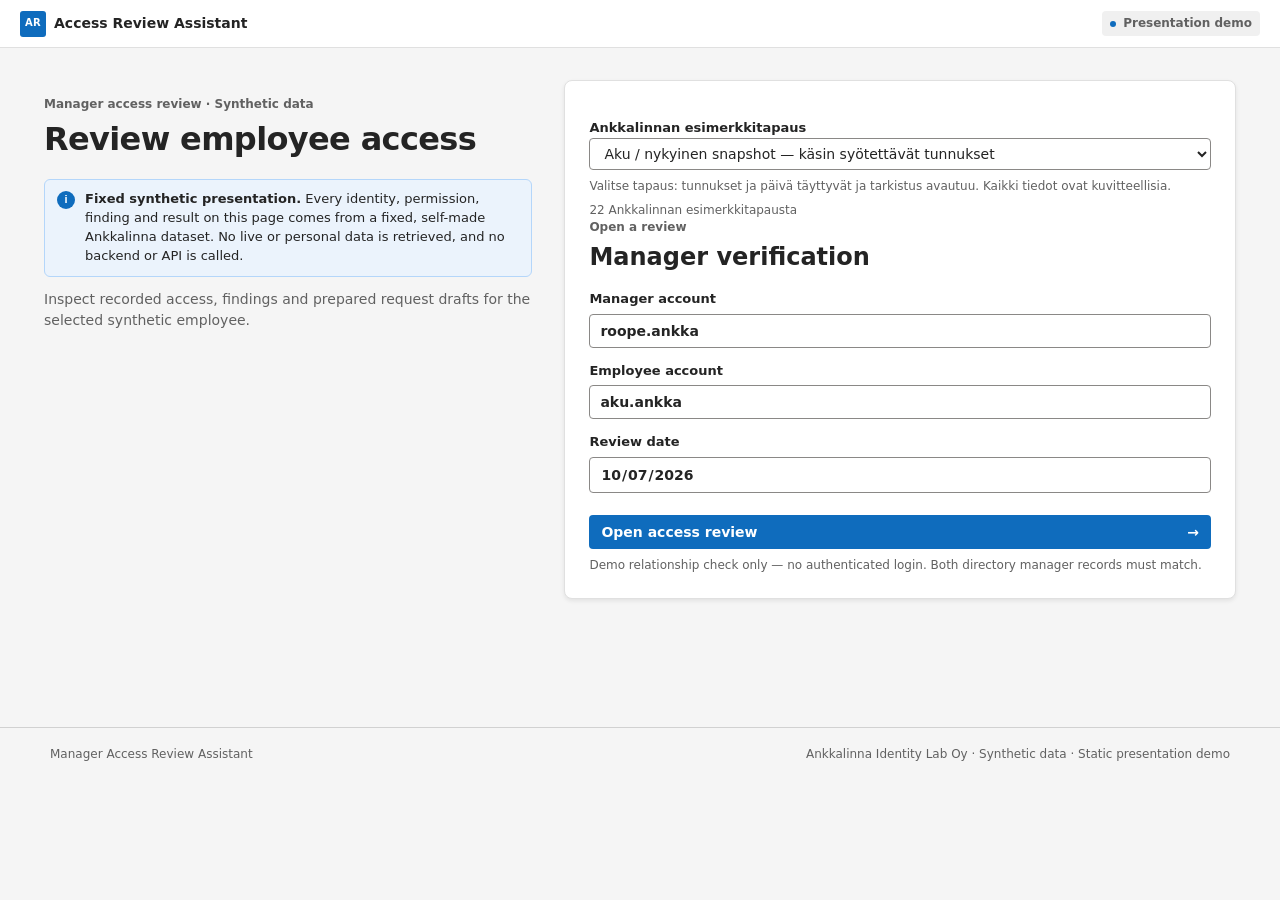
==== commit 1dc4b59c: "Restyle Pages demo with Fluent-inspired UI" ====
--- a/demo/index.html
+++ b/demo/index.html
@@ -6,104 +6,7 @@
     <meta name="color-scheme" content="light">
     <title>Manager Access Review Assistant</title>
     <link rel="icon" href="data:,">
-    <style>/* Inter by The Inter Project Authors. Bundled under the SIL OFL 1.1.
-Copyright (c) 2016 The Inter Project Authors (https://github.com/rsms/inter)
-
-This Font Software is licensed under the SIL Open Font License, Version 1.1.
-This license is copied below, and is also available with a FAQ at:
-http://scripts.sil.org/OFL
-
------------------------------------------------------------
-SIL OPEN FONT LICENSE Version 1.1 - 26 February 2007
------------------------------------------------------------
-
-PREAMBLE
-The goals of the Open Font License (OFL) are to stimulate worldwide
-development of collaborative font projects, to support the font creation
-efforts of academic and linguistic communities, and to provide a free and
-open framework in which fonts may be shared and improved in partnership
-with others.
-
-The OFL allows the licensed fonts to be used, studied, modified and
-redistributed freely as long as they are not sold by themselves. The
-fonts, including any derivative works, can be bundled, embedded,
-redistributed and/or sold with any software provided that any reserved
-names are not used by derivative works. The fonts and derivatives,
-however, cannot be released under any other type of license. The
-requirement for fonts to remain under this license does not apply
-to any document created using the fonts or their derivatives.
-
-DEFINITIONS
-"Font Software" refers to the set of files released by the Copyright
-Holder(s) under this license and clearly marked as such. This may
-include source files, build scripts and documentation.
-
-"Reserved Font Name" refers to any names specified as such after the
-copyright statement(s).
-
-"Original Version" refers to the collection of Font Software components as
-distributed by the Copyright Holder(s).
-
-"Modified Version" refers to any derivative made by adding to, deleting,
-or substituting -- in part or in whole -- any of the components of the
-Original Version, by changing formats or by porting the Font Software to a
-new environment.
-
-"Author" refers to any designer, engineer, programmer, technical
-writer or other person who contributed to the Font Software.
-
-PERMISSION AND CONDITIONS
-Permission is hereby granted, free of charge, to any person obtaining
-a copy of the Font Software, to use, study, copy, merge, embed, modify,
-redistribute, and sell modified and unmodified copies of the Font
-Software, subject to the following conditions:
-
-1) Neither the Font Software nor any of its individual components,
-in Original or Modified Versions, may be sold by itself.
-
-2) Original or Modified Versions of the Font Software may be bundled,
-redistributed and/or sold with any software, provided that each copy
-contains the above copyright notice and this license. These can be
-included either as stand-alone text files, human-readable headers or
-in the appropriate machine-readable metadata fields within text or
-binary files as long as those fields can be easily viewed by the user.
-
-3) No Modified Version of the Font Software may use the Reserved Font
-Name(s) unless explicit written permission is granted by the corresponding
-Copyright Holder. This restriction only applies to the primary font name as
-presented to the users.
-
-4) The name(s) of the Copyright Holder(s) or the Author(s) of the Font
-Software shall not be used to promote, endorse or advertise any
-Modified Version, except to acknowledge the contribution(s) of the
-Copyright Holder(s) and the Author(s) or with their explicit written
-permission.
-
-5) The Font Software, modified or unmodified, in part or in whole,
-must be distributed entirely under this license, and must not be
-distributed under any other license. The requirement for fonts to
-remain under this license does not apply to any document created
-using the Font Software.
-
-TERMINATION
-This license becomes null and void if any of the above conditions are
-not met.
-
-DISCLAIMER
-THE FONT SOFTWARE IS PROVIDED "AS IS", WITHOUT WARRANTY OF ANY KIND,
-EXPRESS OR IMPLIED, INCLUDING BUT NOT LIMITED TO ANY WARRANTIES OF
-MERCHANTABILITY, FITNESS FOR A PARTICULAR PURPOSE AND NONINFRINGEMENT
-OF COPYRIGHT, PATENT, TRADEMARK, OR OTHER RIGHT. IN NO EVENT SHALL THE
-COPYRIGHT HOLDER BE LIABLE FOR ANY CLAIM, DAMAGES OR OTHER LIABILITY,
-INCLUDING ANY GENERAL, SPECIAL, INDIRECT, INCIDENTAL, OR CONSEQUENTIAL
-DAMAGES, WHETHER IN AN ACTION OF CONTRACT, TORT OR OTHERWISE, ARISING
-FROM, OUT OF THE USE OR INABILITY TO USE THE FONT SOFTWARE OR FROM
-OTHER DEALINGS IN THE FONT SOFTWARE.
-
-*/
-@font-face { font-family: Inter; font-style: normal; font-weight: 400; font-display: swap; src: url([data-uri]) format("woff2"); }
-@font-face { font-family: Inter; font-style: normal; font-weight: 600; font-display: swap; src: url([data-uri]